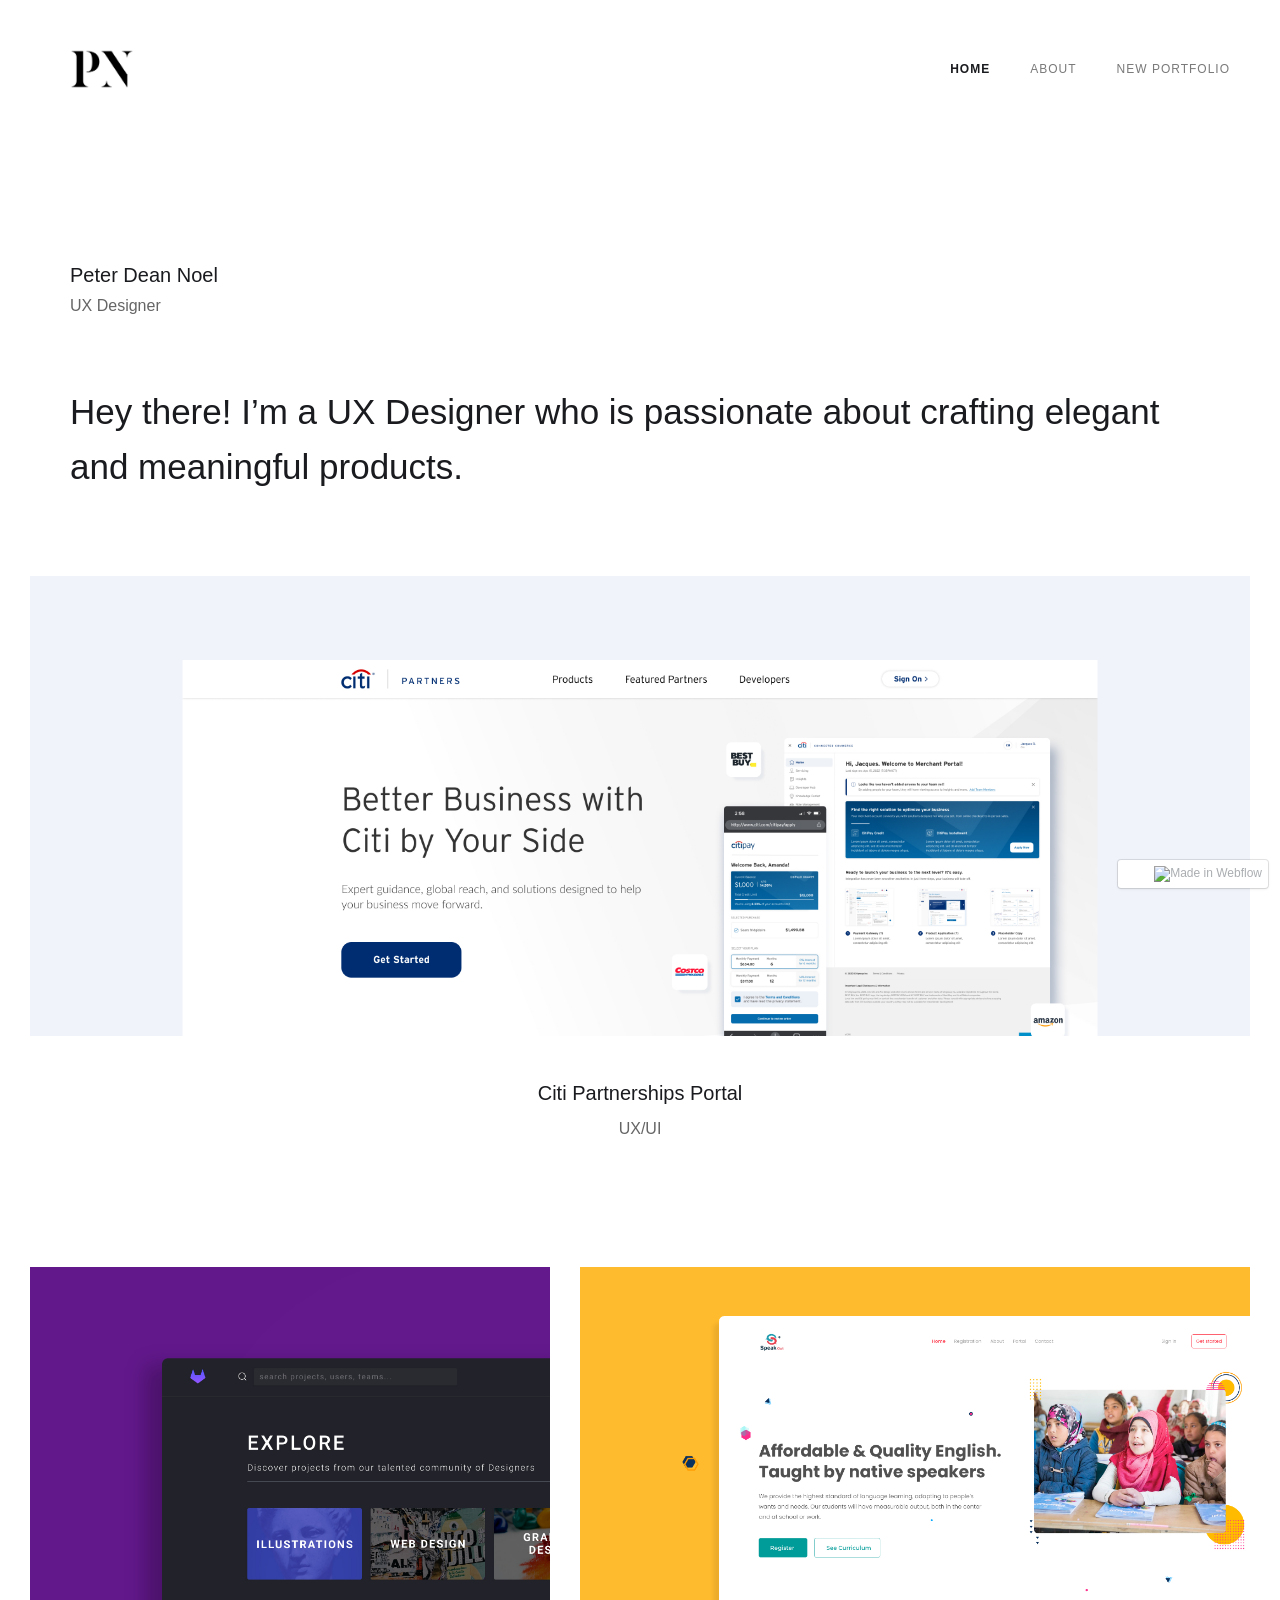
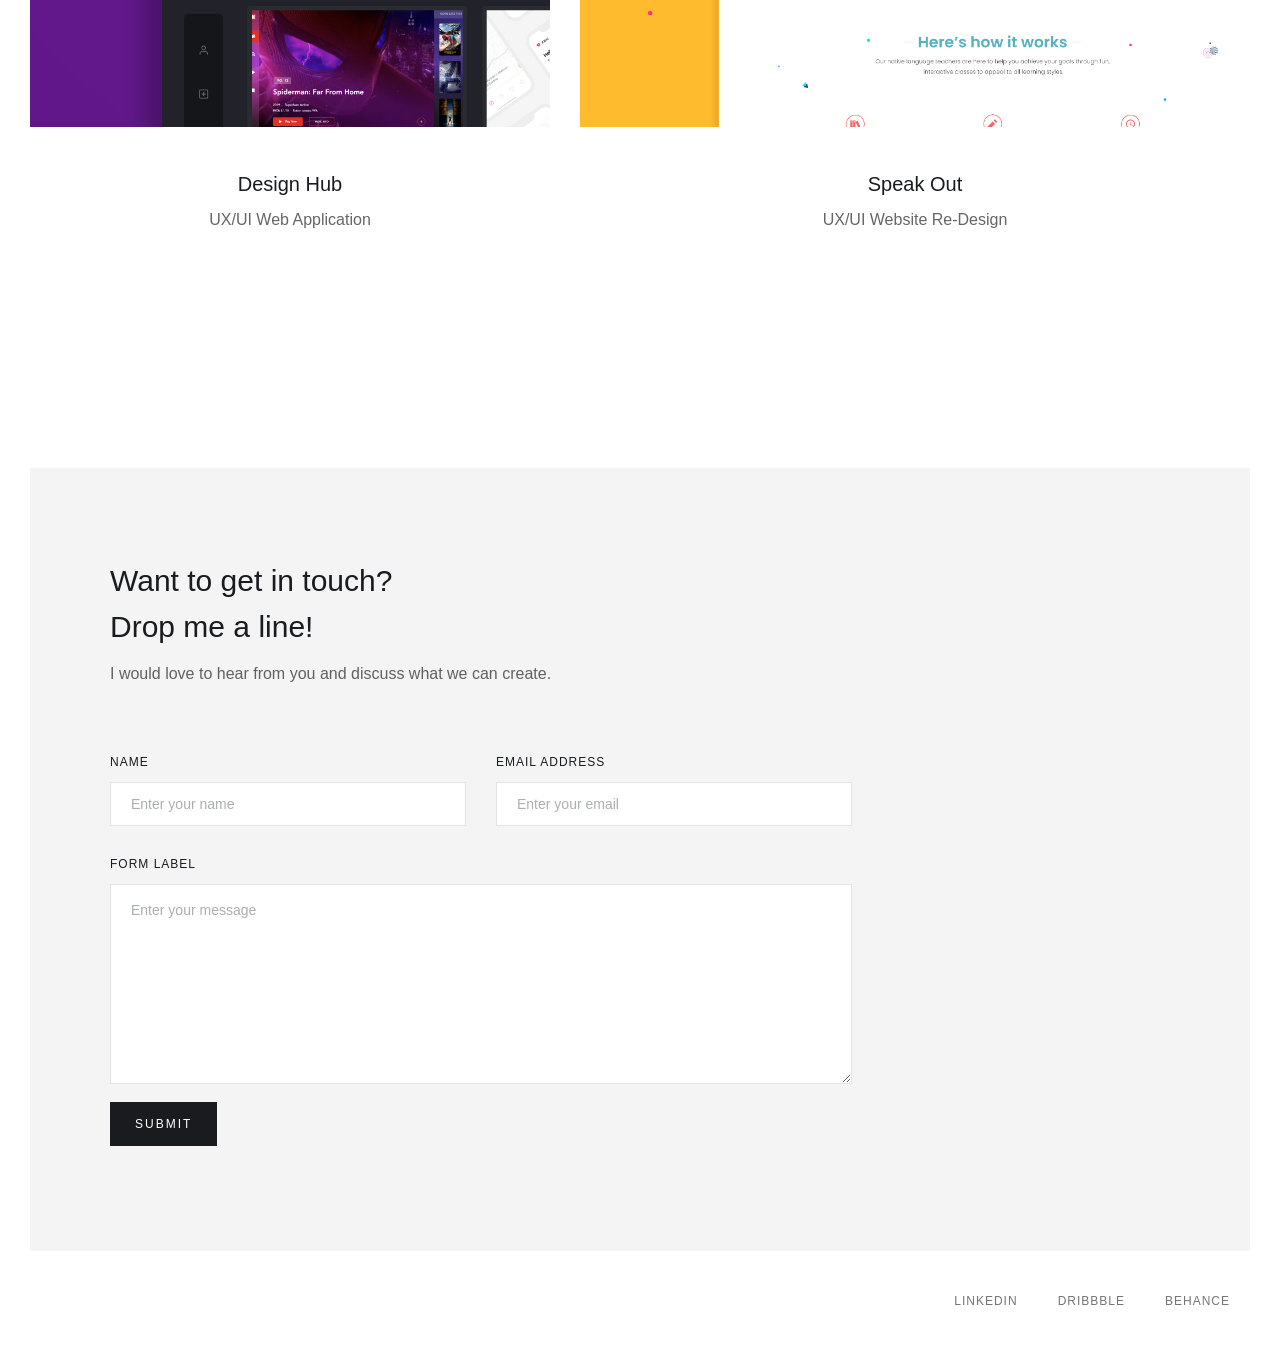
==== previous/index.html @ 44300336 "Add a static copy of the previous Webflow portfolio. Host the old site at /previous so it can leave " ====
<!DOCTYPE html><!-- This site was created in Webflow. https://webflow.com --><!-- Last Published: Wed Feb 25 2026 16:38:06 GMT+0000 (Coordinated Universal Time) --><html data-wf-domain="peters-superb-project-092c4c.webflow.io" data-wf-page="5e9e5fad7cbfdc3a1d871748" data-wf-site="5e9e5fad636360bed62915d6"><head><meta charset="utf-8"/><link href="https://cdn.prod.website-files.com" rel="preconnect"/><title>Portfolio - Webflow HTML website template</title><meta content="Portfolio - Webflow HTML website template" property="og:title"/><meta content="files/cdn.prod.website-files.com/5c6e6f46bf98b2013cf621c5/5cdbf62c56d6dd3315e2b16b_Portfolio SEO.jpg" property="og:image"/><meta content="Portfolio - Webflow HTML website template" name="twitter:title"/><meta content="files/cdn.prod.website-files.com/5c6e6f46bf98b2013cf621c5/5cdbf62c56d6dd3315e2b16b_Portfolio SEO.jpg" name="twitter:image"/><meta content="width=device-width, initial-scale=1" name="viewport"/><link href="files/cdn.prod.website-files.com/5e9e5fad636360bed62915d6/css/peters-superb-project-092c4c.webflow.shared.d4f24e9d1.css" rel="stylesheet" type="text/css"/><link href="https://fonts.googleapis.com" rel="preconnect"/><link href="https://fonts.gstatic.com" rel="preconnect"/><script src="https://ajax.googleapis.com/ajax/libs/webfont/1.6.26/webfont.js" type="text/javascript"></script><script type="text/javascript">WebFont.load({  google: {    families: ["Montserrat:100,100italic,200,200italic,300,300italic,400,400italic,500,500italic,600,600italic,700,700italic,800,800italic,900,900italic"]  }});</script><script type="text/javascript">!function(o,c){var n=c.documentElement,t=" w-mod-";n.className+=t+"js",("ontouchstart"in o||o.DocumentTouch&&c instanceof DocumentTouch)&&(n.className+=t+"touch")}(window,document);</script><link href="files/cdn.prod.website-files.com/img/favicon.ico" rel="shortcut icon" type="image/x-icon"/><link href="files/cdn.prod.website-files.com/img/webclip.png" rel="apple-touch-icon"/></head><body><div data-collapse="medium" data-animation="default" data-duration="400" data-easing="ease" data-easing2="ease" role="banner" class="navigation w-nav"><div class="navigation-items"><a href="index.html" aria-current="page" class="logo-link w-nav-brand w--current"><img src="files/cdn.prod.website-files.com/5e9e5fad636360bed62915d6/5ed13e613ccade7582589674_My_Logo.png" width="104" sizes="(max-width: 479px) 77vw, 104px" srcset="files/cdn.prod.website-files.com/5e9e5fad636360bed62915d6/5ed13e613ccade7582589674_My_Logo-p-500.png 500w, files/cdn.prod.website-files.com/5e9e5fad636360bed62915d6/5ed13e613ccade7582589674_My_Logo-p-800.png 800w, files/cdn.prod.website-files.com/5e9e5fad636360bed62915d6/5ed13e613ccade7582589674_My_Logo-p-1080.png 1080w, files/cdn.prod.website-files.com/5e9e5fad636360bed62915d6/5ed13e613ccade7582589674_My_Logo.png 1890w" alt="" class="logo-image"/></a><div class="navigation-wrap"><nav role="navigation" class="navigation-items w-nav-menu"><a href="index.html" aria-current="page" class="navigation-item w-nav-link w--current">Home</a><a href="about.html" class="navigation-item w-nav-link">About</a><a href="/" class="navigation-item w-nav-link">New portfolio</a></nav><div class="menu-button w-nav-button"><img src="files/cdn.prod.website-files.com/5e9e5fad636360bed62915d6/5e9e5fad7cbfdcae1587175b_menu-icon.png" width="22" alt="" class="menu-icon"/></div></div></div></div><div class="section"><div class="container"><div class="intro-wrap"><div class="name-text">Peter Dean Noel</div><div class="paragraph-light">UX Designer</div><h1 class="heading-jumbo">Hey there! I’m a UX Designer who is passionate about crafting elegant and meaningful products.</h1></div></div><a href="work/company-cam.html" class="work-image w-inline-block"></a></div><div class="work-description"><a href="work/design-hub.html" class="project-name-link">Citi Partnerships Portal<br/></a><div class="paragraph-light">UX/UI</div></div><div class="section"><div id="works-grid" class="w-layout-grid works-grid"><div id="w-node-dff26f68-5731-3efa-d3dd-8f65c72d8fa5-1d871748"><a href="work/design-hub.html" class="work-image cc-work-1 w-inline-block"></a><div class="work-description"><a href="work/design-hub.html" class="project-name-link">Design Hub<br/></a><div class="paragraph-light">UX/UI Web Application</div></div></div><div id="w-node-dff26f68-5731-3efa-d3dd-8f65c72d8fad-1d871748"><a href="work/speakout.html" class="work-image cc-work-2 w-inline-block"></a><div class="work-description"><a href="work/speakout.html" class="project-name-link">Speak Out</a><div class="paragraph-light">UX/UI Website Re-Design</div></div></div></div><div class="container"><div class="carrer-headline-wrap"></div></div></div><div class="section cc-contact"><div class="container"><div class="contact"><div class="contact-headline"><h3>Want to get in touch?<br/>Drop me a line!</h3><p class="paragraph-light">I would love to hear from you and discuss what we can create.</p></div><div class="contact-form-wrap"><div class="w-form"><form id="wf-form-Email-Form" name="wf-form-Email-Form" data-name="Email Form" method="get" class="contact-form" data-wf-page-id="5e9e5fad7cbfdc3a1d871748" data-wf-element-id="d783a17e-0b35-a13a-0448-a852d0df4a30"><div class="w-layout-grid contact-form-grid"><div id="w-node-d783a17e-0b35-a13a-0448-a852d0df4a32-d0df4a24"><label for="Name-3">Name</label><input class="text-field w-input" maxlength="256" name="Name" data-name="Name" placeholder="Enter your name" type="text" id="Name"/></div><div id="w-node-d783a17e-0b35-a13a-0448-a852d0df4a36-d0df4a24"><label for="Email-3">Email Address</label><input class="text-field w-input" maxlength="256" name="Email" data-name="Email" placeholder="Enter your email" type="email" id="Email" required=""/></div><div id="w-node-d783a17e-0b35-a13a-0448-a852d0df4a3a-d0df4a24"><label for="Message">Form Label</label><textarea id="Message" name="Message" placeholder="Enter your message" maxlength="5000" data-name="Message" class="text-field cc-textarea w-input"></textarea></div></div><input type="submit" data-wait="Please wait..." class="button w-button" value="Submit"/></form><div class="status-message cc-success-message w-form-done"><div>Thank you! Your submission has been received!</div></div><div class="status-message cc-error-message w-form-fail"><div>Oops! Something went wrong while submitting the form.</div></div></div></div></div></div></div><div class="footer-wrap"><div></div><div class="footer-links"><a href="https://www.linkedin.com/in/peter-noel-263903116/" target="_blank" class="footer-item">Linkedin</a><a href="https://dribbble.com/Oceans6" target="_blank" class="footer-item">Dribbble</a><a href="https://www.behance.net/Petdnoel" target="_blank" class="footer-item">Behance</a></div></div><script src="files/d3e54v103j8qbb.cloudfront.net/js/jquery-3.5.1.min.dc5e7f18c8.js" type="text/javascript"></script><script src="files/cdn.prod.website-files.com/5e9e5fad636360bed62915d6/js/webflow.94b339a6.edb93e3f460be181.js" type="text/javascript"></script><script>
document.addEventListener("DOMContentLoaded", function () {
  var form = document.getElementById("wf-form-Email-Form");
  if (!form) return;
  form.addEventListener("submit", function (event) {
    event.preventDefault();
    var name = (form.Name && form.Name.value) || "";
    var email = (form.Email && form.Email.value) || "";
    var message = (form.Message && form.Message.value) || "";
    var body = message + (email ? "\n\nFrom: " + email : "");
    window.location.href = "mailto:peterd.noel@gmail.com?subject=" +
      encodeURIComponent("Portfolio inquiry from " + (name || "website visitor")) +
      "&body=" + encodeURIComponent(body);
  });
});
</script></body></html>
---- previous/files/cdn.prod.website-files.com/5e9e5fad636360bed62915d6/css/peters-superb-project-092c4c.webflow.shared.d4f24e9d1.css ----
html {
  -webkit-text-size-adjust: 100%;
  -ms-text-size-adjust: 100%;
  font-family: sans-serif;
}

body {
  margin: 0;
}

article, aside, details, figcaption, figure, footer, header, hgroup, main, menu, nav, section, summary {
  display: block;
}

audio, canvas, progress, video {
  vertical-align: baseline;
  display: inline-block;
}

audio:not([controls]) {
  height: 0;
  display: none;
}

[hidden], template {
  display: none;
}

a {
  background-color: #0000;
}

a:active, a:hover {
  outline: 0;
}

abbr[title] {
  border-bottom: 1px dotted;
}

b, strong {
  font-weight: bold;
}

dfn {
  font-style: italic;
}

h1 {
  margin: .67em 0;
  font-size: 2em;
}

mark {
  color: #000;
  background: #ff0;
}

small {
  font-size: 80%;
}

sub, sup {
  vertical-align: baseline;
  font-size: 75%;
  line-height: 0;
  position: relative;
}

sup {
  top: -.5em;
}

sub {
  bottom: -.25em;
}

img {
  border: 0;
}

svg:not(:root) {
  overflow: hidden;
}

hr {
  box-sizing: content-box;
  height: 0;
}

pre {
  overflow: auto;
}

code, kbd, pre, samp {
  font-family: monospace;
  font-size: 1em;
}

button, input, optgroup, select, textarea {
  color: inherit;
  font: inherit;
  margin: 0;
}

button {
  overflow: visible;
}

button, select {
  text-transform: none;
}

button, html input[type="button"], input[type="reset"] {
  -webkit-appearance: button;
  cursor: pointer;
}

button[disabled], html input[disabled] {
  cursor: default;
}

button::-moz-focus-inner, input::-moz-focus-inner {
  border: 0;
  padding: 0;
}

input {
  line-height: normal;
}

input[type="checkbox"], input[type="radio"] {
  box-sizing: border-box;
  padding: 0;
}

input[type="number"]::-webkit-inner-spin-button, input[type="number"]::-webkit-outer-spin-button {
  height: auto;
}

input[type="search"] {
  -webkit-appearance: none;
}

input[type="search"]::-webkit-search-cancel-button, input[type="search"]::-webkit-search-decoration {
  -webkit-appearance: none;
}

legend {
  border: 0;
  padding: 0;
}

textarea {
  overflow: auto;
}

optgroup {
  font-weight: bold;
}

table {
  border-collapse: collapse;
  border-spacing: 0;
}

td, th {
  padding: 0;
}

@font-face {
  font-family: webflow-icons;
  src: url("[data-uri]") format("truetype");
  font-weight: normal;
  font-style: normal;
}

[class^="w-icon-"], [class*=" w-icon-"] {
  speak: none;
  font-variant: normal;
  text-transform: none;
  -webkit-font-smoothing: antialiased;
  -moz-osx-font-smoothing: grayscale;
  font-style: normal;
  font-weight: normal;
  line-height: 1;
  font-family: webflow-icons !important;
}

.w-icon-slider-right:before {
  content: "";
}

.w-icon-slider-left:before {
  content: "";
}

.w-icon-nav-menu:before {
  content: "";
}

.w-icon-arrow-down:before, .w-icon-dropdown-toggle:before {
  content: "";
}

.w-icon-file-upload-remove:before {
  content: "";
}

.w-icon-file-upload-icon:before {
  content: "";
}

* {
  box-sizing: border-box;
}

html {
  height: 100%;
}

body {
  color: #333;
  background-color: #fff;
  min-height: 100%;
  margin: 0;
  font-family: Arial, sans-serif;
  font-size: 14px;
  line-height: 20px;
}

img {
  vertical-align: middle;
  max-width: 100%;
  display: inline-block;
}

html.w-mod-touch * {
  background-attachment: scroll !important;
}

.w-block {
  display: block;
}

.w-inline-block {
  max-width: 100%;
  display: inline-block;
}

.w-clearfix:before, .w-clearfix:after {
  content: " ";
  grid-area: 1 / 1 / 2 / 2;
  display: table;
}

.w-clearfix:after {
  clear: both;
}

.w-hidden {
  display: none;
}

.w-button {
  color: #fff;
  line-height: inherit;
  cursor: pointer;
  background-color: #3898ec;
  border: 0;
  border-radius: 0;
  padding: 9px 15px;
  text-decoration: none;
  display: inline-block;
}

input.w-button {
  -webkit-appearance: button;
}

html[data-w-dynpage] [data-w-cloak] {
  color: #0000 !important;
}

.w-code-block {
  margin: unset;
}

pre.w-code-block code {
  all: inherit;
}

.w-optimization {
  display: contents;
}

.w-webflow-badge, .w-webflow-badge > img {
  box-sizing: unset;
  width: unset;
  height: unset;
  max-height: unset;
  max-width: unset;
  min-height: unset;
  min-width: unset;
  margin: unset;
  padding: unset;
  float: unset;
  clear: unset;
  border: unset;
  border-radius: unset;
  background: unset;
  background-image: unset;
  background-position: unset;
  background-size: unset;
  background-repeat: unset;
  background-origin: unset;
  background-clip: unset;
  background-attachment: unset;
  background-color: unset;
  box-shadow: unset;
  transform: unset;
  direction: unset;
  font-family: unset;
  font-weight: unset;
  color: unset;
  font-size: unset;
  line-height: unset;
  font-style: unset;
  font-variant: unset;
  text-align: unset;
  letter-spacing: unset;
  -webkit-text-decoration: unset;
  text-decoration: unset;
  text-indent: unset;
  text-transform: unset;
  list-style-type: unset;
  text-shadow: unset;
  vertical-align: unset;
  cursor: unset;
  white-space: unset;
  word-break: unset;
  word-spacing: unset;
  word-wrap: unset;
  transition: unset;
}

.w-webflow-badge {
  white-space: nowrap;
  cursor: pointer;
  box-shadow: 0 0 0 1px #0000001a, 0 1px 3px #0000001a;
  visibility: visible !important;
  opacity: 1 !important;
  z-index: 2147483647 !important;
  color: #aaadb0 !important;
  overflow: unset !important;
  background-color: #fff !important;
  border-radius: 3px !important;
  width: auto !important;
  height: auto !important;
  margin: 0 !important;
  padding: 6px !important;
  font-size: 12px !important;
  line-height: 14px !important;
  text-decoration: none !important;
  display: inline-block !important;
  position: fixed !important;
  inset: auto 12px 12px auto !important;
  transform: none !important;
}

.w-webflow-badge > img {
  position: unset;
  visibility: unset !important;
  opacity: 1 !important;
  vertical-align: middle !important;
  display: inline-block !important;
}

h1, h2, h3, h4, h5, h6 {
  margin-bottom: 10px;
  font-weight: bold;
}

h1 {
  margin-top: 20px;
  font-size: 38px;
  line-height: 44px;
}

h2 {
  margin-top: 20px;
  font-size: 32px;
  line-height: 36px;
}

h3 {
  margin-top: 20px;
  font-size: 24px;
  line-height: 30px;
}

h4 {
  margin-top: 10px;
  font-size: 18px;
  line-height: 24px;
}

h5 {
  margin-top: 10px;
  font-size: 14px;
  line-height: 20px;
}

h6 {
  margin-top: 10px;
  font-size: 12px;
  line-height: 18px;
}

p {
  margin-top: 0;
  margin-bottom: 10px;
}

blockquote {
  border-left: 5px solid #e2e2e2;
  margin: 0 0 10px;
  padding: 10px 20px;
  font-size: 18px;
  line-height: 22px;
}

figure {
  margin: 0 0 10px;
}

figcaption {
  text-align: center;
  margin-top: 5px;
}

ul, ol {
  margin-top: 0;
  margin-bottom: 10px;
  padding-left: 40px;
}

.w-list-unstyled {
  padding-left: 0;
  list-style: none;
}

.w-embed:before, .w-embed:after {
  content: " ";
  grid-area: 1 / 1 / 2 / 2;
  display: table;
}

.w-embed:after {
  clear: both;
}

.w-video {
  width: 100%;
  padding: 0;
  position: relative;
}

.w-video iframe, .w-video object, .w-video embed {
  border: none;
  width: 100%;
  height: 100%;
  position: absolute;
  top: 0;
  left: 0;
}

fieldset {
  border: 0;
  margin: 0;
  padding: 0;
}

button, [type="button"], [type="reset"] {
  cursor: pointer;
  -webkit-appearance: button;
  border: 0;
}

.w-form {
  margin: 0 0 15px;
}

.w-form-done {
  text-align: center;
  background-color: #ddd;
  padding: 20px;
  display: none;
}

.w-form-fail {
  background-color: #ffdede;
  margin-top: 10px;
  padding: 10px;
  display: none;
}

label {
  margin-bottom: 5px;
  font-weight: bold;
  display: block;
}

.w-input, .w-select {
  color: #333;
  vertical-align: middle;
  background-color: #fff;
  border: 1px solid #ccc;
  width: 100%;
  height: 38px;
  margin-bottom: 10px;
  padding: 8px 12px;
  font-size: 14px;
  line-height: 1.42857;
  display: block;
}

.w-input::placeholder, .w-select::placeholder {
  color: #999;
}

.w-input:focus, .w-select:focus {
  border-color: #3898ec;
  outline: 0;
}

.w-input[disabled], .w-select[disabled], .w-input[readonly], .w-select[readonly], fieldset[disabled] .w-input, fieldset[disabled] .w-select {
  cursor: not-allowed;
}

.w-input[disabled]:not(.w-input-disabled), .w-select[disabled]:not(.w-input-disabled), .w-input[readonly], .w-select[readonly], fieldset[disabled]:not(.w-input-disabled) .w-input, fieldset[disabled]:not(.w-input-disabled) .w-select {
  background-color: #eee;
}

textarea.w-input, textarea.w-select {
  height: auto;
}

.w-select {
  background-color: #f3f3f3;
}

.w-select[multiple] {
  height: auto;
}

.w-form-label {
  cursor: pointer;
  margin-bottom: 0;
  font-weight: normal;
  display: inline-block;
}

.w-radio {
  margin-bottom: 5px;
  padding-left: 20px;
  display: block;
}

.w-radio:before, .w-radio:after {
  content: " ";
  grid-area: 1 / 1 / 2 / 2;
  display: table;
}

.w-radio:after {
  clear: both;
}

.w-radio-input {
  float: left;
  margin: 3px 0 0 -20px;
  line-height: normal;
}

.w-file-upload {
  margin-bottom: 10px;
  display: block;
}

.w-file-upload-input {
  opacity: 0;
  z-index: -100;
  width: .1px;
  height: .1px;
  position: absolute;
  overflow: hidden;
}

.w-file-upload-default, .w-file-upload-uploading, .w-file-upload-success {
  color: #333;
  display: inline-block;
}

.w-file-upload-error {
  margin-top: 10px;
  display: block;
}

.w-file-upload-default.w-hidden, .w-file-upload-uploading.w-hidden, .w-file-upload-error.w-hidden, .w-file-upload-success.w-hidden {
  display: none;
}

.w-file-upload-uploading-btn {
  cursor: pointer;
  background-color: #fafafa;
  border: 1px solid #ccc;
  margin: 0;
  padding: 8px 12px;
  font-size: 14px;
  font-weight: normal;
  display: flex;
}

.w-file-upload-file {
  background-color: #fafafa;
  border: 1px solid #ccc;
  flex-grow: 1;
  justify-content: space-between;
  margin: 0;
  padding: 8px 9px 8px 11px;
  display: flex;
}

.w-file-upload-file-name {
  font-size: 14px;
  font-weight: normal;
  display: block;
}

.w-file-remove-link {
  cursor: pointer;
  width: auto;
  height: auto;
  margin-top: 3px;
  margin-left: 10px;
  padding: 3px;
  display: block;
}

.w-icon-file-upload-remove {
  margin: auto;
  font-size: 10px;
}

.w-file-upload-error-msg {
  color: #ea384c;
  padding: 2px 0;
  display: inline-block;
}

.w-file-upload-info {
  padding: 0 12px;
  line-height: 38px;
  display: inline-block;
}

.w-file-upload-label {
  cursor: pointer;
  background-color: #fafafa;
  border: 1px solid #ccc;
  margin: 0;
  padding: 8px 12px;
  font-size: 14px;
  font-weight: normal;
  display: inline-block;
}

.w-icon-file-upload-icon, .w-icon-file-upload-uploading {
  width: 20px;
  margin-right: 8px;
  display: inline-block;
}

.w-icon-file-upload-uploading {
  height: 20px;
}

.w-container {
  max-width: 940px;
  margin-left: auto;
  margin-right: auto;
}

.w-container:before, .w-container:after {
  content: " ";
  grid-area: 1 / 1 / 2 / 2;
  display: table;
}

.w-container:after {
  clear: both;
}

.w-container .w-row {
  margin-left: -10px;
  margin-right: -10px;
}

.w-row:before, .w-row:after {
  content: " ";
  grid-area: 1 / 1 / 2 / 2;
  display: table;
}

.w-row:after {
  clear: both;
}

.w-row .w-row {
  margin-left: 0;
  margin-right: 0;
}

.w-col {
  float: left;
  width: 100%;
  min-height: 1px;
  padding-left: 10px;
  padding-right: 10px;
  position: relative;
}

.w-col .w-col {
  padding-left: 0;
  padding-right: 0;
}

.w-col-1 {
  width: 8.33333%;
}

.w-col-2 {
  width: 16.6667%;
}

.w-col-3 {
  width: 25%;
}

.w-col-4 {
  width: 33.3333%;
}

.w-col-5 {
  width: 41.6667%;
}

.w-col-6 {
  width: 50%;
}

.w-col-7 {
  width: 58.3333%;
}

.w-col-8 {
  width: 66.6667%;
}

.w-col-9 {
  width: 75%;
}

.w-col-10 {
  width: 83.3333%;
}

.w-col-11 {
  width: 91.6667%;
}

.w-col-12 {
  width: 100%;
}

.w-hidden-main {
  display: none !important;
}

@media screen and (max-width: 991px) {
  .w-container {
    max-width: 728px;
  }

  .w-hidden-main {
    display: inherit !important;
  }

  .w-hidden-medium {
    display: none !important;
  }

  .w-col-medium-1 {
    width: 8.33333%;
  }

  .w-col-medium-2 {
    width: 16.6667%;
  }

  .w-col-medium-3 {
    width: 25%;
  }

  .w-col-medium-4 {
    width: 33.3333%;
  }

  .w-col-medium-5 {
    width: 41.6667%;
  }

  .w-col-medium-6 {
    width: 50%;
  }

  .w-col-medium-7 {
    width: 58.3333%;
  }

  .w-col-medium-8 {
    width: 66.6667%;
  }

  .w-col-medium-9 {
    width: 75%;
  }

  .w-col-medium-10 {
    width: 83.3333%;
  }

  .w-col-medium-11 {
    width: 91.6667%;
  }

  .w-col-medium-12 {
    width: 100%;
  }

  .w-col-stack {
    width: 100%;
    left: auto;
    right: auto;
  }
}

@media screen and (max-width: 767px) {
  .w-hidden-main, .w-hidden-medium {
    display: inherit !important;
  }

  .w-hidden-small {
    display: none !important;
  }

  .w-row, .w-container .w-row {
    margin-left: 0;
    margin-right: 0;
  }

  .w-col {
    width: 100%;
    left: auto;
    right: auto;
  }

  .w-col-small-1 {
    width: 8.33333%;
  }

  .w-col-small-2 {
    width: 16.6667%;
  }

  .w-col-small-3 {
    width: 25%;
  }

  .w-col-small-4 {
    width: 33.3333%;
  }

  .w-col-small-5 {
    width: 41.6667%;
  }

  .w-col-small-6 {
    width: 50%;
  }

  .w-col-small-7 {
    width: 58.3333%;
  }

  .w-col-small-8 {
    width: 66.6667%;
  }

  .w-col-small-9 {
    width: 75%;
  }

  .w-col-small-10 {
    width: 83.3333%;
  }

  .w-col-small-11 {
    width: 91.6667%;
  }

  .w-col-small-12 {
    width: 100%;
  }
}

@media screen and (max-width: 479px) {
  .w-container {
    max-width: none;
  }

  .w-hidden-main, .w-hidden-medium, .w-hidden-small {
    display: inherit !important;
  }

  .w-hidden-tiny {
    display: none !important;
  }

  .w-col {
    width: 100%;
  }

  .w-col-tiny-1 {
    width: 8.33333%;
  }

  .w-col-tiny-2 {
    width: 16.6667%;
  }

  .w-col-tiny-3 {
    width: 25%;
  }

  .w-col-tiny-4 {
    width: 33.3333%;
  }

  .w-col-tiny-5 {
    width: 41.6667%;
  }

  .w-col-tiny-6 {
    width: 50%;
  }

  .w-col-tiny-7 {
    width: 58.3333%;
  }

  .w-col-tiny-8 {
    width: 66.6667%;
  }

  .w-col-tiny-9 {
    width: 75%;
  }

  .w-col-tiny-10 {
    width: 83.3333%;
  }

  .w-col-tiny-11 {
    width: 91.6667%;
  }

  .w-col-tiny-12 {
    width: 100%;
  }
}

.w-widget {
  position: relative;
}

.w-widget-map {
  width: 100%;
  height: 400px;
}

.w-widget-map label {
  width: auto;
  display: inline;
}

.w-widget-map img {
  max-width: inherit;
}

.w-widget-map .gm-style-iw {
  text-align: center;
}

.w-widget-map .gm-style-iw > button {
  display: none !important;
}

.w-widget-twitter {
  overflow: hidden;
}

.w-widget-twitter-count-shim {
  vertical-align: top;
  text-align: center;
  background: #fff;
  border: 1px solid #758696;
  border-radius: 3px;
  width: 28px;
  height: 20px;
  display: inline-block;
  position: relative;
}

.w-widget-twitter-count-shim * {
  pointer-events: none;
  -webkit-user-select: none;
  user-select: none;
}

.w-widget-twitter-count-shim .w-widget-twitter-count-inner {
  text-align: center;
  color: #999;
  font-family: serif;
  font-size: 15px;
  line-height: 12px;
  position: relative;
}

.w-widget-twitter-count-shim .w-widget-twitter-count-clear {
  display: block;
  position: relative;
}

.w-widget-twitter-count-shim.w--large {
  width: 36px;
  height: 28px;
}

.w-widget-twitter-count-shim.w--large .w-widget-twitter-count-inner {
  font-size: 18px;
  line-height: 18px;
}

.w-widget-twitter-count-shim:not(.w--vertical) {
  margin-left: 5px;
  margin-right: 8px;
}

.w-widget-twitter-count-shim:not(.w--vertical).w--large {
  margin-left: 6px;
}

.w-widget-twitter-count-shim:not(.w--vertical):before, .w-widget-twitter-count-shim:not(.w--vertical):after {
  content: " ";
  pointer-events: none;
  border: solid #0000;
  width: 0;
  height: 0;
  position: absolute;
  top: 50%;
  left: 0;
}

.w-widget-twitter-count-shim:not(.w--vertical):before {
  border-width: 4px;
  border-color: #75869600 #5d6c7b #75869600 #75869600;
  margin-top: -4px;
  margin-left: -9px;
}

.w-widget-twitter-count-shim:not(.w--vertical).w--large:before {
  border-width: 5px;
  margin-top: -5px;
  margin-left: -10px;
}

.w-widget-twitter-count-shim:not(.w--vertical):after {
  border-width: 4px;
  border-color: #fff0 #fff #fff0 #fff0;
  margin-top: -4px;
  margin-left: -8px;
}

.w-widget-twitter-count-shim:not(.w--vertical).w--large:after {
  border-width: 5px;
  margin-top: -5px;
  margin-left: -9px;
}

.w-widget-twitter-count-shim.w--vertical {
  width: 61px;
  height: 33px;
  margin-bottom: 8px;
}

.w-widget-twitter-count-shim.w--vertical:before, .w-widget-twitter-count-shim.w--vertical:after {
  content: " ";
  pointer-events: none;
  border: solid #0000;
  width: 0;
  height: 0;
  position: absolute;
  top: 100%;
  left: 50%;
}

.w-widget-twitter-count-shim.w--vertical:before {
  border-width: 5px;
  border-color: #5d6c7b #75869600 #75869600;
  margin-left: -5px;
}

.w-widget-twitter-count-shim.w--vertical:after {
  border-width: 4px;
  border-color: #fff #fff0 #fff0;
  margin-left: -4px;
}

.w-widget-twitter-count-shim.w--vertical .w-widget-twitter-count-inner {
  font-size: 18px;
  line-height: 22px;
}

.w-widget-twitter-count-shim.w--vertical.w--large {
  width: 76px;
}

.w-background-video {
  color: #fff;
  height: 500px;
  position: relative;
  overflow: hidden;
}

.w-background-video > video {
  object-fit: cover;
  z-index: -100;
  background-position: 50%;
  background-size: cover;
  width: 100%;
  height: 100%;
  margin: auto;
  position: absolute;
  inset: -100%;
}

.w-background-video > video::-webkit-media-controls-start-playback-button {
  -webkit-appearance: none;
  display: none !important;
}

.w-background-video--control {
  background-color: #0000;
  padding: 0;
  position: absolute;
  bottom: 1em;
  right: 1em;
}

.w-background-video--control > [hidden] {
  display: none !important;
}

.w-slider {
  text-align: center;
  clear: both;
  -webkit-tap-highlight-color: #0000;
  tap-highlight-color: #0000;
  background: #ddd;
  height: 300px;
  position: relative;
}

.w-slider-mask {
  z-index: 1;
  white-space: nowrap;
  height: 100%;
  display: block;
  position: relative;
  left: 0;
  right: 0;
  overflow: hidden;
}

.w-slide {
  vertical-align: top;
  white-space: normal;
  text-align: left;
  width: 100%;
  height: 100%;
  display: inline-block;
  position: relative;
}

.w-slider-nav {
  z-index: 2;
  text-align: center;
  -webkit-tap-highlight-color: #0000;
  tap-highlight-color: #0000;
  height: 40px;
  margin: auto;
  padding-top: 10px;
  position: absolute;
  inset: auto 0 0;
}

.w-slider-nav.w-round > div {
  border-radius: 100%;
}

.w-slider-nav.w-num > div {
  font-size: inherit;
  line-height: inherit;
  width: auto;
  height: auto;
  padding: .2em .5em;
}

.w-slider-nav.w-shadow > div {
  box-shadow: 0 0 3px #3336;
}

.w-slider-nav-invert {
  color: #fff;
}

.w-slider-nav-invert > div {
  background-color: #2226;
}

.w-slider-nav-invert > div.w-active {
  background-color: #222;
}

.w-slider-dot {
  cursor: pointer;
  background-color: #fff6;
  width: 1em;
  height: 1em;
  margin: 0 3px .5em;
  transition: background-color .1s, color .1s;
  display: inline-block;
  position: relative;
}

.w-slider-dot.w-active {
  background-color: #fff;
}

.w-slider-dot:focus {
  outline: none;
  box-shadow: 0 0 0 2px #fff;
}

.w-slider-dot:focus.w-active {
  box-shadow: none;
}

.w-slider-arrow-left, .w-slider-arrow-right {
  cursor: pointer;
  color: #fff;
  -webkit-tap-highlight-color: #0000;
  tap-highlight-color: #0000;
  -webkit-user-select: none;
  user-select: none;
  width: 80px;
  margin: auto;
  font-size: 40px;
  position: absolute;
  inset: 0;
  overflow: hidden;
}

.w-slider-arrow-left [class^="w-icon-"], .w-slider-arrow-right [class^="w-icon-"], .w-slider-arrow-left [class*=" w-icon-"], .w-slider-arrow-right [class*=" w-icon-"] {
  position: absolute;
}

.w-slider-arrow-left:focus, .w-slider-arrow-right:focus {
  outline: 0;
}

.w-slider-arrow-left {
  z-index: 3;
  right: auto;
}

.w-slider-arrow-right {
  z-index: 4;
  left: auto;
}

.w-icon-slider-left, .w-icon-slider-right {
  width: 1em;
  height: 1em;
  margin: auto;
  inset: 0;
}

.w-slider-aria-label {
  clip: rect(0 0 0 0);
  border: 0;
  width: 1px;
  height: 1px;
  margin: -1px;
  padding: 0;
  position: absolute;
  overflow: hidden;
}

.w-slider-force-show {
  display: block !important;
}

.w-dropdown {
  text-align: left;
  z-index: 900;
  margin-left: auto;
  margin-right: auto;
  display: inline-block;
  position: relative;
}

.w-dropdown-btn, .w-dropdown-toggle, .w-dropdown-link {
  vertical-align: top;
  color: #222;
  text-align: left;
  white-space: nowrap;
  margin-left: auto;
  margin-right: auto;
  padding: 20px;
  text-decoration: none;
  position: relative;
}

.w-dropdown-toggle {
  -webkit-user-select: none;
  user-select: none;
  cursor: pointer;
  padding-right: 40px;
  display: inline-block;
}

.w-dropdown-toggle:focus {
  outline: 0;
}

.w-icon-dropdown-toggle {
  width: 1em;
  height: 1em;
  margin: auto 20px auto auto;
  position: absolute;
  top: 0;
  bottom: 0;
  right: 0;
}

.w-dropdown-list {
  background: #ddd;
  min-width: 100%;
  display: none;
  position: absolute;
}

.w-dropdown-list.w--open {
  display: block;
}

.w-dropdown-link {
  color: #222;
  padding: 10px 20px;
  display: block;
}

.w-dropdown-link.w--current {
  color: #0082f3;
}

.w-dropdown-link:focus {
  outline: 0;
}

@media screen and (max-width: 767px) {
  .w-nav-brand {
    padding-left: 10px;
  }
}

.w-lightbox-backdrop {
  cursor: auto;
  letter-spacing: normal;
  text-indent: 0;
  text-shadow: none;
  text-transform: none;
  visibility: visible;
  white-space: normal;
  word-break: normal;
  word-spacing: normal;
  word-wrap: normal;
  color: #fff;
  text-align: center;
  z-index: 2000;
  opacity: 0;
  -webkit-user-select: none;
  -moz-user-select: none;
  -webkit-tap-highlight-color: transparent;
  background: #000000e6;
  outline: 0;
  font-family: Helvetica Neue, Helvetica, Ubuntu, Segoe UI, Verdana, sans-serif;
  font-size: 17px;
  font-style: normal;
  font-weight: 300;
  line-height: 1.2;
  list-style: disc;
  position: fixed;
  inset: 0;
  -webkit-transform: translate(0);
}

.w-lightbox-backdrop, .w-lightbox-container {
  -webkit-overflow-scrolling: touch;
  height: 100%;
  overflow: auto;
}

.w-lightbox-content {
  height: 100vh;
  position: relative;
  overflow: hidden;
}

.w-lightbox-view {
  opacity: 0;
  width: 100vw;
  height: 100vh;
  position: absolute;
}

.w-lightbox-view:before {
  content: "";
  height: 100vh;
}

.w-lightbox-group, .w-lightbox-group .w-lightbox-view, .w-lightbox-group .w-lightbox-view:before {
  height: 86vh;
}

.w-lightbox-frame, .w-lightbox-view:before {
  vertical-align: middle;
  display: inline-block;
}

.w-lightbox-figure {
  margin: 0;
  position: relative;
}

.w-lightbox-group .w-lightbox-figure {
  cursor: pointer;
}

.w-lightbox-img {
  width: auto;
  max-width: none;
  height: auto;
}

.w-lightbox-image {
  float: none;
  max-width: 100vw;
  max-height: 100vh;
  display: block;
}

.w-lightbox-group .w-lightbox-image {
  max-height: 86vh;
}

.w-lightbox-caption {
  text-align: left;
  text-overflow: ellipsis;
  white-space: nowrap;
  background: #0006;
  padding: .5em 1em;
  position: absolute;
  bottom: 0;
  left: 0;
  right: 0;
  overflow: hidden;
}

.w-lightbox-embed {
  width: 100%;
  height: 100%;
  position: absolute;
  inset: 0;
}

.w-lightbox-control {
  cursor: pointer;
  background-position: center;
  background-repeat: no-repeat;
  background-size: 24px;
  width: 4em;
  transition: all .3s;
  position: absolute;
  top: 0;
}

.w-lightbox-left {
  background-image: url("[data-uri]");
  display: none;
  bottom: 0;
  left: 0;
}

.w-lightbox-right {
  background-image: url("[data-uri]");
  display: none;
  bottom: 0;
  right: 0;
}

.w-lightbox-close {
  background-image: url("[data-uri]");
  background-size: 18px;
  height: 2.6em;
  right: 0;
}

.w-lightbox-strip {
  white-space: nowrap;
  padding: 0 1vh;
  line-height: 0;
  position: absolute;
  bottom: 0;
  left: 0;
  right: 0;
  overflow: auto hidden;
}

.w-lightbox-item {
  box-sizing: content-box;
  cursor: pointer;
  width: 10vh;
  padding: 2vh 1vh;
  display: inline-block;
  -webkit-transform: translate3d(0, 0, 0);
}

.w-lightbox-active {
  opacity: .3;
}

.w-lightbox-thumbnail {
  background: #222;
  height: 10vh;
  position: relative;
  overflow: hidden;
}

.w-lightbox-thumbnail-image {
  position: absolute;
  top: 0;
  left: 0;
}

.w-lightbox-thumbnail .w-lightbox-tall {
  width: 100%;
  top: 50%;
  transform: translate(0, -50%);
}

.w-lightbox-thumbnail .w-lightbox-wide {
  height: 100%;
  left: 50%;
  transform: translate(-50%);
}

.w-lightbox-spinner {
  box-sizing: border-box;
  border: 5px solid #0006;
  border-radius: 50%;
  width: 40px;
  height: 40px;
  margin-top: -20px;
  margin-left: -20px;
  animation: .8s linear infinite spin;
  position: absolute;
  top: 50%;
  left: 50%;
}

.w-lightbox-spinner:after {
  content: "";
  border: 3px solid #0000;
  border-bottom-color: #fff;
  border-radius: 50%;
  position: absolute;
  inset: -4px;
}

.w-lightbox-hide {
  display: none;
}

.w-lightbox-noscroll {
  overflow: hidden;
}

@media (min-width: 768px) {
  .w-lightbox-content {
    height: 96vh;
    margin-top: 2vh;
  }

  .w-lightbox-view, .w-lightbox-view:before {
    height: 96vh;
  }

  .w-lightbox-group, .w-lightbox-group .w-lightbox-view, .w-lightbox-group .w-lightbox-view:before {
    height: 84vh;
  }

  .w-lightbox-image {
    max-width: 96vw;
    max-height: 96vh;
  }

  .w-lightbox-group .w-lightbox-image {
    max-width: 82.3vw;
    max-height: 84vh;
  }

  .w-lightbox-left, .w-lightbox-right {
    opacity: .5;
    display: block;
  }

  .w-lightbox-close {
    opacity: .8;
  }

  .w-lightbox-control:hover {
    opacity: 1;
  }
}

.w-lightbox-inactive, .w-lightbox-inactive:hover {
  opacity: 0;
}

.w-richtext:before, .w-richtext:after {
  content: " ";
  grid-area: 1 / 1 / 2 / 2;
  display: table;
}

.w-richtext:after {
  clear: both;
}

.w-richtext[contenteditable="true"]:before, .w-richtext[contenteditable="true"]:after {
  white-space: initial;
}

.w-richtext ol, .w-richtext ul {
  overflow: hidden;
}

.w-richtext .w-richtext-figure-selected.w-richtext-figure-type-video div:after, .w-richtext .w-richtext-figure-selected[data-rt-type="video"] div:after, .w-richtext .w-richtext-figure-selected.w-richtext-figure-type-image div, .w-richtext .w-richtext-figure-selected[data-rt-type="image"] div {
  outline: 2px solid #2895f7;
}

.w-richtext figure.w-richtext-figure-type-video > div:after, .w-richtext figure[data-rt-type="video"] > div:after {
  content: "";
  display: none;
  position: absolute;
  inset: 0;
}

.w-richtext figure {
  max-width: 60%;
  position: relative;
}

.w-richtext figure > div:before {
  cursor: default !important;
}

.w-richtext figure img {
  width: 100%;
}

.w-richtext figure figcaption.w-richtext-figcaption-placeholder {
  opacity: .6;
}

.w-richtext figure div {
  color: #0000;
  font-size: 0;
}

.w-richtext figure.w-richtext-figure-type-image, .w-richtext figure[data-rt-type="image"] {
  display: table;
}

.w-richtext figure.w-richtext-figure-type-image > div, .w-richtext figure[data-rt-type="image"] > div {
  display: inline-block;
}

.w-richtext figure.w-richtext-figure-type-image > figcaption, .w-richtext figure[data-rt-type="image"] > figcaption {
  caption-side: bottom;
  display: table-caption;
}

.w-richtext figure.w-richtext-figure-type-video, .w-richtext figure[data-rt-type="video"] {
  width: 60%;
  height: 0;
}

.w-richtext figure.w-richtext-figure-type-video iframe, .w-richtext figure[data-rt-type="video"] iframe {
  width: 100%;
  height: 100%;
  position: absolute;
  top: 0;
  left: 0;
}

.w-richtext figure.w-richtext-figure-type-video > div, .w-richtext figure[data-rt-type="video"] > div {
  width: 100%;
}

.w-richtext figure.w-richtext-align-center {
  clear: both;
  margin-left: auto;
  margin-right: auto;
}

.w-richtext figure.w-richtext-align-center.w-richtext-figure-type-image > div, .w-richtext figure.w-richtext-align-center[data-rt-type="image"] > div {
  max-width: 100%;
}

.w-richtext figure.w-richtext-align-normal {
  clear: both;
}

.w-richtext figure.w-richtext-align-fullwidth {
  text-align: center;
  clear: both;
  width: 100%;
  max-width: 100%;
  margin-left: auto;
  margin-right: auto;
  display: block;
}

.w-richtext figure.w-richtext-align-fullwidth > div {
  padding-bottom: inherit;
  display: inline-block;
}

.w-richtext figure.w-richtext-align-fullwidth > figcaption {
  display: block;
}

.w-richtext figure.w-richtext-align-floatleft {
  float: left;
  clear: none;
  margin-right: 15px;
}

.w-richtext figure.w-richtext-align-floatright {
  float: right;
  clear: none;
  margin-left: 15px;
}

.w-nav {
  z-index: 1000;
  background: #ddd;
  position: relative;
}

.w-nav:before, .w-nav:after {
  content: " ";
  grid-area: 1 / 1 / 2 / 2;
  display: table;
}

.w-nav:after {
  clear: both;
}

.w-nav-brand {
  float: left;
  color: #333;
  text-decoration: none;
  position: relative;
}

.w-nav-link {
  vertical-align: top;
  color: #222;
  text-align: left;
  margin-left: auto;
  margin-right: auto;
  padding: 20px;
  text-decoration: none;
  display: inline-block;
  position: relative;
}

.w-nav-link.w--current {
  color: #0082f3;
}

.w-nav-menu {
  float: right;
  position: relative;
}

[data-nav-menu-open] {
  text-align: center;
  background: #c8c8c8;
  min-width: 200px;
  position: absolute;
  top: 100%;
  left: 0;
  right: 0;
  overflow: visible;
  display: block !important;
}

.w--nav-link-open {
  display: block;
  position: relative;
}

.w-nav-overlay {
  width: 100%;
  display: none;
  position: absolute;
  top: 100%;
  left: 0;
  right: 0;
  overflow: hidden;
}

.w-nav-overlay [data-nav-menu-open] {
  top: 0;
}

.w-nav[data-animation="over-left"] .w-nav-overlay {
  width: auto;
}

.w-nav[data-animation="over-left"] .w-nav-overlay, .w-nav[data-animation="over-left"] [data-nav-menu-open] {
  z-index: 1;
  top: 0;
  right: auto;
}

.w-nav[data-animation="over-right"] .w-nav-overlay {
  width: auto;
}

.w-nav[data-animation="over-right"] .w-nav-overlay, .w-nav[data-animation="over-right"] [data-nav-menu-open] {
  z-index: 1;
  top: 0;
  left: auto;
}

.w-nav-button {
  float: right;
  cursor: pointer;
  -webkit-tap-highlight-color: #0000;
  tap-highlight-color: #0000;
  -webkit-user-select: none;
  user-select: none;
  padding: 18px;
  font-size: 24px;
  display: none;
  position: relative;
}

.w-nav-button:focus {
  outline: 0;
}

.w-nav-button.w--open {
  color: #fff;
  background-color: #c8c8c8;
}

.w-nav[data-collapse="all"] .w-nav-menu {
  display: none;
}

.w-nav[data-collapse="all"] .w-nav-button, .w--nav-dropdown-open, .w--nav-dropdown-toggle-open {
  display: block;
}

.w--nav-dropdown-list-open {
  position: static;
}

@media screen and (max-width: 991px) {
  .w-nav[data-collapse="medium"] .w-nav-menu {
    display: none;
  }

  .w-nav[data-collapse="medium"] .w-nav-button {
    display: block;
  }
}

@media screen and (max-width: 767px) {
  .w-nav[data-collapse="small"] .w-nav-menu {
    display: none;
  }

  .w-nav[data-collapse="small"] .w-nav-button {
    display: block;
  }

  .w-nav-brand {
    padding-left: 10px;
  }
}

@media screen and (max-width: 479px) {
  .w-nav[data-collapse="tiny"] .w-nav-menu {
    display: none;
  }

  .w-nav[data-collapse="tiny"] .w-nav-button {
    display: block;
  }
}

.w-tabs {
  position: relative;
}

.w-tabs:before, .w-tabs:after {
  content: " ";
  grid-area: 1 / 1 / 2 / 2;
  display: table;
}

.w-tabs:after {
  clear: both;
}

.w-tab-menu {
  position: relative;
}

.w-tab-link {
  vertical-align: top;
  text-align: left;
  cursor: pointer;
  color: #222;
  background-color: #ddd;
  padding: 9px 30px;
  text-decoration: none;
  display: inline-block;
  position: relative;
}

.w-tab-link.w--current {
  background-color: #c8c8c8;
}

.w-tab-link:focus {
  outline: 0;
}

.w-tab-content {
  display: block;
  position: relative;
  overflow: hidden;
}

.w-tab-pane {
  display: none;
  position: relative;
}

.w--tab-active {
  display: block;
}

@media screen and (max-width: 479px) {
  .w-tab-link {
    display: block;
  }
}

.w-ix-emptyfix:after {
  content: "";
}

@keyframes spin {
  0% {
    transform: rotate(0);
  }

  100% {
    transform: rotate(360deg);
  }
}

.w-dyn-empty {
  background-color: #ddd;
  padding: 10px;
}

.w-dyn-hide, .w-dyn-bind-empty, .w-condition-invisible {
  display: none !important;
}

.wf-layout-layout {
  display: grid;
}

:root {
  --black: #000;
  --black-2: black;
  --white: white;
}

.w-layout-grid {
  grid-row-gap: 16px;
  grid-column-gap: 16px;
  grid-template-rows: auto auto;
  grid-template-columns: 1fr 1fr;
  grid-auto-columns: 1fr;
  display: grid;
}

body {
  color: #1a1b1f;
  font-family: Montserrat, sans-serif;
  font-size: 16px;
  font-weight: 400;
  line-height: 28px;
}

h1 {
  margin-top: 20px;
  margin-bottom: 15px;
  font-size: 44px;
  font-weight: 400;
  line-height: 62px;
}

h2 {
  margin-top: 10px;
  margin-bottom: 10px;
  font-size: 36px;
  font-weight: 400;
  line-height: 50px;
}

h3 {
  margin-top: 10px;
  margin-bottom: 10px;
  font-size: 30px;
  font-weight: 400;
  line-height: 46px;
}

h4 {
  margin-top: 10px;
  margin-bottom: 10px;
  font-size: 24px;
  font-weight: 400;
  line-height: 38px;
}

h5 {
  margin-top: 10px;
  margin-bottom: 10px;
  font-size: 20px;
  font-weight: 500;
  line-height: 34px;
}

h6 {
  margin-top: 10px;
  margin-bottom: 10px;
  font-size: 16px;
  font-weight: 500;
  line-height: 28px;
}

p {
  margin-bottom: 10px;
}

a {
  color: #1a1b1f;
  text-decoration: underline;
  transition: opacity .2s;
  display: block;
}

a:hover {
  color: #32343a;
}

a:active {
  color: #43464d;
}

ul {
  margin-top: 20px;
  margin-bottom: 20px;
  padding-left: 40px;
  list-style-type: disc;
}

li {
  margin-bottom: 10px;
}

img {
  display: block;
}

label {
  letter-spacing: 1px;
  text-transform: uppercase;
  margin-bottom: 10px;
  font-size: 12px;
  font-weight: 500;
  line-height: 20px;
}

blockquote {
  border-left: 5px solid #e2e2e2;
  margin-top: 25px;
  margin-bottom: 25px;
  padding: 15px 30px;
  font-size: 20px;
  line-height: 34px;
}

figure {
  margin-top: 25px;
  padding-bottom: 20px;
}

figcaption {
  opacity: .6;
  text-align: center;
  margin-top: 5px;
  font-size: 14px;
  line-height: 26px;
}

.heading-jumbo-small {
  text-transform: none;
  margin-top: 10px;
  margin-bottom: 15px;
  font-size: 36px;
  font-weight: 400;
  line-height: 50px;
}

.styleguide-block {
  text-align: left;
  flex-direction: column;
  align-items: center;
  margin-top: 80px;
  margin-bottom: 80px;
  display: block;
}

.heading-jumbo-tiny {
  text-transform: uppercase;
  margin-top: 10px;
  margin-bottom: 10px;
  font-size: 18px;
  font-weight: 500;
  line-height: 32px;
}

.rich-text {
  width: 70%;
  margin-bottom: 100px;
  margin-left: auto;
  margin-right: auto;
}

.rich-text p {
  opacity: .6;
  margin-top: 15px;
  margin-bottom: 25px;
}

.container {
  width: auto;
  max-width: 1140px;
  margin-left: auto;
  margin-right: auto;
}

.styleguide-content-wrap {
  text-align: center;
}

.paragraph-small {
  font-size: 14px;
  line-height: 26px;
}

.styleguide-header-wrap {
  color: #fff;
  text-align: center;
  background-color: #1a1b1f;
  flex-direction: column;
  justify-content: center;
  align-items: center;
  height: 460px;
  padding: 30px;
  display: flex;
}

.styleguide-button-wrap {
  margin-top: 10px;
  margin-bottom: 10px;
}

.heading-jumbo {
  letter-spacing: 0;
  text-transform: none;
  white-space: normal;
  margin-top: 10px;
  margin-bottom: 10px;
  font-size: 35px;
  line-height: 55px;
}

.paragraph-tiny {
  font-size: 12px;
  line-height: 20px;
}

.paragraph-tiny.cc-paragraph-tiny-light {
  opacity: .7;
  opacity: .7;
}

.label {
  letter-spacing: 1px;
  text-transform: uppercase;
  margin-bottom: 10px;
  font-size: 12px;
  font-weight: 500;
  line-height: 20px;
}

.label.cc-styleguide-label {
  margin-bottom: 25px;
}

.label.cc-speaking-label {
  margin-top: 20px;
  margin-bottom: 10px;
}

.label.cc-about-light {
  opacity: .6;
}

.paragraph-light {
  opacity: .6;
  color: #000;
  width: auto;
  margin-bottom: 64px;
  margin-left: auto;
  margin-right: auto;
  font-size: 16px;
}

.paragraph-light.cc-position-name {
  margin-bottom: 8px;
}

.section {
  margin-left: 30px;
  margin-right: 30px;
}

.section.cc-contact {
  background-color: #f4f4f4;
  padding-left: 80px;
  padding-right: 80px;
}

.button {
  color: #fff;
  letter-spacing: 2px;
  text-transform: uppercase;
  background-color: #1a1b1f;
  border-radius: 0;
  padding: 12px 25px;
  font-size: 12px;
  line-height: 20px;
  text-decoration: none;
  transition: background-color .4s, opacity .4s, color .4s;
}

.button:hover {
  color: #fff;
  background-color: #32343a;
}

.button:active {
  background-color: #43464d;
}

.button.cc-jumbo-button {
  padding: 16px 35px;
  font-size: 14px;
  line-height: 26px;
}

.button.cc-white-button {
  color: #202020;
  background-color: #fff;
  padding: 16px 35px;
  font-size: 14px;
  line-height: 26px;
}

.button.cc-white-button:hover {
  background-color: #fffc;
}

.button.cc-white-button:active {
  background-color: #ffffffe6;
}

.paragraph-bigger {
  opacity: 1;
  margin-bottom: 10px;
  font-size: 20px;
  font-weight: 400;
  line-height: 34px;
}

.paragraph-bigger.cc-bigger-light {
  opacity: .6;
}

.divider {
  background-color: #eee;
  height: 1px;
}

.logo-link {
  z-index: 1;
}

.logo-link:hover {
  opacity: .8;
}

.logo-link:active {
  opacity: .7;
}

.navigation-item {
  opacity: .6;
  letter-spacing: 1px;
  text-transform: uppercase;
  padding-top: 9px;
  padding-bottom: 9px;
  font-size: 12px;
  font-weight: 500;
  line-height: 20px;
}

.navigation-item:hover {
  opacity: .9;
}

.navigation-item:active {
  opacity: .8;
}

.navigation-item.w--current {
  opacity: 1;
  color: #1a1b1f;
  font-weight: 600;
}

.navigation-item.w--current:hover {
  opacity: .8;
  color: #32343a;
}

.navigation-item.w--current:active {
  opacity: .7;
  color: #32343a;
}

.navigation-items {
  flex: 1;
  justify-content: space-between;
  align-items: center;
  display: flex;
}

.navigation {
  background-color: #0000;
  align-items: center;
  padding: 30px 50px;
  display: flex;
}

.logo-image {
  margin-right: 0;
  display: block;
}

.navigation-wrap {
  align-items: center;
  margin-right: -20px;
  display: flex;
}

.intro-wrap {
  margin-top: 120px;
  margin-bottom: 82px;
}

.name-text {
  font-size: 20px;
  font-weight: 400;
  line-height: 34px;
}

.position-name-text {
  color: #000;
  text-transform: none;
  margin-top: 16px;
  margin-bottom: 8px;
  font-size: 20px;
  font-weight: 400;
  line-height: 34px;
}

.work-description {
  flex-direction: column;
  justify-content: center;
  align-items: center;
  width: 100%;
  margin-bottom: 60px;
  display: flex;
}

.work-experience-grid {
  grid-column-gap: 30px;
  grid-row-gap: 30px;
  grid-template: ". . . ."
  / 1fr 1fr 1fr 1fr;
  margin-bottom: 140px;
}

.works-grid {
  grid-column-gap: 30px;
  grid-row-gap: 30px;
  grid-template: ". . ."
                 ". . ."
                 / 1.5fr 1fr 1fr;
  margin-bottom: 80px;
}

.carrer-headline-wrap {
  width: 70%;
  margin-bottom: 50px;
}

.work-image {
  text-align: center;
  background-color: #f4f4f4;
  background-image: url("../693f9adac6b042181d6dc446_Partnership Hero1.jpg");
  background-position: 50% 0;
  background-size: cover;
  flex-direction: column;
  justify-content: center;
  align-items: stretch;
  height: 460px;
  margin-bottom: 40px;
  text-decoration: none;
  display: flex;
}

.work-image:hover {
  opacity: .8;
}

.work-image:active {
  opacity: .7;
}

.work-image.cc-work-1 {
  background-image: url("../5f4691e705987c8079b401ee_DH Thumbnail.png");
  background-position: 0 0;
  background-size: cover;
  width: 100%;
}

.work-image.cc-work-2 {
  grid-column-gap: 16px;
  grid-row-gap: 16px;
  background-image: url("../5ed03b10f54d115cda315413_Speak Thumbnail.png");
  background-position: 30%;
  background-repeat: repeat;
  background-size: cover;
  background-attachment: scroll;
  grid-template-rows: auto auto;
  grid-template-columns: 1fr 1.5fr 1fr;
  grid-auto-columns: 1fr;
  width: 670px;
  display: grid;
}

.work-image.cc-work-4 {
  background-image: url("../5e9e5fad7cbfdc389587176a_portfolio 3 - wide.svg");
  background-size: cover;
}

.work-image.cc-work-3 {
  background-image: url("../5e9e5fad7cbfdc544387176b_portfolio 4 - wide.svg");
  background-size: cover;
}

.project-name-link {
  text-align: left;
  margin-bottom: 5px;
  font-size: 20px;
  font-weight: 400;
  line-height: 34px;
  text-decoration: none;
}

.project-name-link:hover {
  opacity: .8;
}

.project-name-link:active {
  opacity: .7;
}

.text-field {
  border: 1px solid #e4e4e4;
  border-radius: 0;
  margin-bottom: 18px;
  padding: 21px 20px;
  font-size: 14px;
  line-height: 26px;
  transition: border-color .4s;
}

.text-field:hover {
  border-color: #e3e6eb;
}

.text-field:active, .text-field:focus {
  border-color: #43464d;
}

.text-field::placeholder {
  color: #32343a66;
}

.text-field.cc-textarea {
  height: 200px;
  padding-top: 12px;
}

.status-message {
  color: #fff;
  text-align: center;
  background-color: #202020;
  padding: 9px 30px;
  font-size: 14px;
  line-height: 26px;
}

.status-message.cc-success-message {
  background-color: #12b878;
}

.status-message.cc-error-message {
  background-color: #db4b68;
}

.contact {
  padding-top: 80px;
  padding-bottom: 90px;
}

.contact-headline {
  width: 70%;
  margin-bottom: 40px;
}

.contact-form-grid {
  grid-column-gap: 30px;
  grid-row-gap: 10px;
}

.contact-form-wrap {
  width: 70%;
}

.footer-wrap {
  justify-content: space-between;
  align-items: center;
  padding: 40px 50px;
  display: flex;
}

.webflow-link {
  opacity: .5;
  text-transform: uppercase;
  align-items: center;
  text-decoration: none;
  transition: opacity .4s;
  display: flex;
}

.webflow-link:hover {
  opacity: 1;
}

.webflow-link:active {
  opacity: .8;
}

.webflow-logo-tiny {
  margin-top: -2px;
  margin-right: 8px;
}

.footer-links {
  align-items: center;
  margin-right: -20px;
  display: flex;
}

.footer-item {
  opacity: .6;
  letter-spacing: 1px;
  text-transform: uppercase;
  margin-left: 20px;
  margin-right: 20px;
  font-size: 12px;
  line-height: 20px;
  text-decoration: none;
}

.footer-item:hover {
  opacity: .9;
}

.footer-item:active {
  opacity: .8;
}

.about-intro-grid {
  grid-column-gap: 80px;
  grid-row-gap: 30px;
  grid-template: ". ."
  / 1fr 2fr;
  align-items: center;
  margin-top: 100px;
  margin-bottom: 140px;
}

.hi-there-heading {
  margin-top: 10px;
  margin-bottom: 20px;
}

.service-name-text {
  opacity: .6;
  margin-bottom: 10px;
  font-size: 30px;
  line-height: 46px;
}

.skillset-wrap {
  padding-right: 60px;
}

.reference-link {
  opacity: .6;
  font-size: 14px;
  line-height: 26px;
  text-decoration: none;
}

.reference-link:hover {
  opacity: 1;
}

.reference-link:active {
  opacity: .9;
}

.featured-item-wrap {
  margin-bottom: 25px;
}

.services-items-grid {
  grid-column-gap: 30px;
  grid-row-gap: 30px;
  grid-template-rows: auto;
  grid-template-areas: ". .";
  padding-top: 10px;
}

.skills-grid {
  grid-column-gap: 80px;
  grid-row-gap: 30px;
  grid-template: ". ."
  / 1fr 1fr;
  margin-bottom: 140px;
}

.personal-features-grid {
  grid-column-gap: 80px;
  grid-row-gap: 20px;
  grid-template-rows: auto auto;
  grid-template-areas: ". ."
                       ". .";
  margin-bottom: 110px;
}

.speaking-text {
  margin-right: 8px;
  display: inline-block;
}

.speaking-text.cc-past-speaking {
  opacity: .6;
}

.speaking-detail {
  opacity: .6;
  display: inline-block;
}

.upcoming-wrap {
  margin-bottom: 40px;
}

.social-media-heading {
  margin-bottom: 60px;
}

.social-media-grid {
  grid-column-gap: 30px;
  grid-row-gap: 30px;
  grid-template-columns: 1fr 1fr 1fr 1fr;
  grid-template-areas: ". . . ."
                       ". . . .";
  margin-bottom: 30px;
}

.project-approach {
  grid-column-gap: 50px;
  grid-row-gap: 49px;
  grid-template: ". . . ."
                 ". . . ."
                 / 1fr 1fr 1fr 1fr;
  grid-auto-flow: row;
  margin-top: 120px;
  margin-bottom: 135px;
}

.detail-header-image {
  width: 100%;
  margin-bottom: 80px;
}

.project-description-grid {
  grid-column-gap: 89px;
  grid-row-gap: 30px;
  grid-template: ". Area"
  / 1fr 1.5fr;
  grid-auto-rows: 0;
  grid-auto-columns: 1fr;
  width: 90%;
  margin: 24px auto 120px;
  display: grid;
}

.detail-image {
  border: .5px solid #ececec;
  width: 50%;
  margin: 16px auto 100px;
}

.email-section {
  text-align: center;
  width: 70%;
  margin: 140px auto 200px;
}

.email-link {
  text-transform: none;
  margin-top: 15px;
  margin-bottom: 15px;
  font-size: 64px;
  font-weight: 400;
  line-height: 88px;
  text-decoration: none;
}

.email-link:hover {
  opacity: .8;
}

.email-link:active {
  opacity: .7;
}

.utility-page-wrap {
  color: #fff;
  text-align: center;
  justify-content: center;
  align-items: center;
  width: 100vw;
  max-width: 100%;
  height: 100vh;
  max-height: 100%;
  padding: 30px;
  display: flex;
}

._404-wrap {
  background-color: #1a1b1f;
  flex-direction: column;
  justify-content: center;
  align-items: center;
  width: 100%;
  height: 100%;
  padding: 30px;
  display: flex;
}

._404-content-wrap {
  margin-bottom: 20px;
}

.protected-wrap {
  text-align: center;
  justify-content: center;
  padding-top: 90px;
  padding-bottom: 100px;
  display: flex;
}

.protected-form {
  flex-direction: column;
  display: flex;
}

.protected-heading {
  margin-bottom: 30px;
}

.bold-text {
  border: 1px solid var(--black);
  background-color: #0000;
  font-size: 20px;
  font-weight: 400;
}

.paragraph {
  float: none;
  color: #000;
  text-align: left;
  object-fit: fill;
  width: 50%;
  margin-bottom: 24px;
  margin-left: auto;
  margin-right: auto;
  padding-right: 0;
}

.text-span {
  color: #1a1b1f;
  font-size: 20px;
}

.text-span-2 {
  color: var(--black-2);
  font-size: 20px;
}

.text-span-3, .text-span-4 {
  margin-bottom: -8px;
  font-size: 20px;
  font-weight: 500;
  display: block;
}

.heading {
  width: 50%;
  margin-left: auto;
  margin-right: auto;
  font-size: 24px;
}

.paragraph-2 {
  opacity: 1;
  width: 50%;
  margin-bottom: 46px;
  margin-left: auto;
  margin-right: auto;
}

.heading-2 {
  width: 50%;
  margin: 36px auto 16px;
}

.heading-3 {
  width: 50%;
  margin-left: auto;
  margin-right: auto;
  font-size: 20px;
  font-weight: 500;
}

.paragraph-3 {
  width: 50%;
  margin-bottom: 46px;
  margin-left: auto;
  margin-right: auto;
}

.heading-4 {
  width: 50%;
  margin-left: auto;
  margin-right: auto;
}

.paragraph-4 {
  width: 50%;
  margin-bottom: 46px;
  margin-left: auto;
  margin-right: auto;
  padding-right: 0;
}

.heading-5 {
  width: 70%;
  margin-bottom: 24px;
  margin-left: auto;
  margin-right: auto;
  font-size: 24px;
}

.list {
  width: 70%;
  margin-left: auto;
  margin-right: auto;
  padding-left: 0;
}

.potion-name-text {
  color: #000;
  font-weight: 600;
}

.paragraph-5 {
  flex-direction: row;
  display: flex;
}

.div-block {
  grid-column-gap: 16px;
  grid-row-gap: 16px;
  object-fit: fill;
  grid-template-rows: auto auto;
  grid-template-columns: 1fr 1fr;
  grid-auto-columns: 1fr;
  width: 70%;
  display: grid;
}

.heading-6 {
  width: 50%;
  margin-left: auto;
  margin-right: auto;
}

.paragraph-6 {
  width: 70%;
  margin-bottom: 46px;
  margin-left: auto;
  margin-right: auto;
}

.heading-7 {
  width: 70%;
  margin-top: 46px;
  margin-left: auto;
  margin-right: auto;
}

.image {
  width: 70%;
  margin-left: auto;
  margin-right: auto;
}

.image-2 {
  width: 70%;
  margin: 16px auto 100px;
}

.image-3 {
  width: 70%;
  margin-bottom: 100px;
  margin-left: auto;
  margin-right: auto;
}

.list-2, .heading-8 {
  width: 70%;
  margin-left: auto;
  margin-right: auto;
}

.image-4 {
  margin-bottom: 100px;
  margin-left: auto;
  margin-right: auto;
}

.image-5 {
  width: 70%;
  margin-bottom: 100px;
  margin-left: auto;
  margin-right: auto;
}

.image-6 {
  width: 70%;
  margin-bottom: 46px;
  margin-left: auto;
  margin-right: auto;
}

.image-7 {
  width: 70%;
  margin-bottom: 100px;
  margin-left: auto;
  margin-right: auto;
}

.image-8 {
  border: .5px solid #e4e4e4;
  width: 70%;
  margin-left: auto;
  margin-right: auto;
}

.text-span-5 {
  color: #000;
  margin-bottom: -8px;
  font-size: 20px;
  font-weight: 500;
  display: block;
}

.paragraph-7 {
  width: 50%;
  margin-bottom: 42px;
  margin-left: auto;
  margin-right: auto;
}

.image-9, .image-10, .image-11 {
  width: 50%;
  margin: 40px auto;
}

.list-item {
  opacity: .5;
  color: #000;
  font-size: 17px;
  font-weight: 400;
}

.paragraph-11 {
  width: 50%;
  margin-bottom: 24px;
  margin-left: auto;
  margin-right: auto;
}

.heading-11 {
  width: 50%;
  margin-left: auto;
  margin-right: auto;
}

.paragraph-12, .list-item-2 {
  opacity: .5;
  color: #000;
}

.list-3, .paragraph-13, .list-4 {
  width: 50%;
  margin-left: auto;
  margin-right: auto;
}

.heading-15 {
  color: #83009b;
  width: 90%;
  margin-left: auto;
  margin-right: auto;
}

.heading-16 {
  color: #83009b;
  width: 50%;
  margin-left: auto;
  margin-right: auto;
  font-size: 32px;
  font-weight: 700;
}

.list-5 {
  width: 505px;
  margin-left: auto;
  margin-right: auto;
}

.list-item-3 {
  margin-bottom: 24px;
}

.paragraph-light-2 {
  opacity: .6;
  color: #000;
  font-weight: 300;
}

.bold-text-2 {
  color: #000;
}

.position-name-text-2, .position-name-text-3 {
  color: #0637fd;
  text-transform: none;
  margin-bottom: 10px;
  font-size: 20px;
  font-weight: 400;
  line-height: 34px;
}

.project-description-grid-2 {
  grid-column-gap: 30px;
  grid-row-gap: 30px;
  grid-template: ". ."
  / 1fr 2.5fr;
  margin-top: 120px;
  margin-bottom: 120px;
}

.paragraph-light-3 {
  opacity: .6;
  color: #000;
  font-weight: 300;
}

.paragraph-light-3.cc-position-name {
  margin-bottom: 16px;
}

.position-name-text-4 {
  color: #0637fd;
  text-transform: none;
  margin-bottom: 10px;
  font-size: 20px;
  font-weight: 400;
  line-height: 34px;
}

@media screen and (min-width: 1440px) {
  .heading-jumbo {
    font-size: 50px;
    line-height: 70px;
  }

  .work-image {
    background-image: url("../5f46887c498a2356956b6964_CC Thumbnail.png");
    background-size: cover;
  }

  .work-image.cc-work-1 {
    background-image: url("../5f4691e705987c8079b401ee_DH Thumbnail.png");
  }

  .detail-header-image {
    margin-bottom: 100px;
  }

  .project-description-grid {
    grid-template-columns: 1fr 1.5fr;
    grid-template-areas: "Area Area";
    width: 70%;
    margin-top: 42px;
  }

  .detail-image, .paragraph, .heading-3, .list, .heading-6 {
    width: 50%;
  }

  .paragraph-7 {
    width: 50%;
    margin-bottom: 0;
    margin-left: auto;
    margin-right: auto;
  }

  .image-9, .image-10, .image-11 {
    width: 50%;
    margin: 40px auto;
  }

  .paragraph-11 {
    width: 50%;
    margin-bottom: 24px;
    margin-left: auto;
    margin-right: auto;
  }

  .heading-11, .list-3 {
    width: 50%;
    margin-left: auto;
    margin-right: auto;
  }

  .heading-15 {
    color: #83009b;
    width: 70%;
    margin-left: auto;
    margin-right: auto;
  }

  .heading-16 {
    color: #83009b;
    width: 50%;
    margin-left: auto;
    margin-right: auto;
    font-weight: 700;
  }
}

@media screen and (min-width: 1920px) {
  .container {
    width: 50%;
  }

  .heading-jumbo {
    margin-top: -30px;
    font-size: 36px;
    line-height: 54px;
  }

  .paragraph-tiny.cc-paragraph-tiny-light {
    margin-bottom: 8px;
    font-size: 14px;
  }

  .paragraph-light.cc-position-name {
    font-size: 16px;
  }

  .section {
    color: var(--black);
  }

  .intro-wrap {
    grid-column-gap: 16px;
    grid-row-gap: 16px;
    grid-template-rows: auto auto;
    grid-template-columns: 1fr 1fr;
    grid-auto-columns: 1fr;
    display: block;
  }

  .position-name-text {
    color: #0537fd;
    font-weight: 500;
  }

  .works-grid {
    grid-template-columns: 1.5fr .25fr 1.5fr;
    margin-bottom: 1px;
  }

  .work-image {
    background-image: url("../6626a8ebdec06b5cfa76cbd6_Thumbnail.png");
    background-position: 50% 0;
    background-size: cover;
    align-items: flex-start;
  }

  .work-image.cc-work-1 {
    background-image: url("../5f73854cbbdf5eeb6e613fde_Designhub_Hero.png");
    flex-wrap: wrap;
    width: 90%;
  }

  .work-image.cc-work-2 {
    grid-row-gap: 14px;
    text-align: left;
    grid-template-columns: 1fr;
    width: 100%;
  }

  .detail-header-image {
    margin-bottom: 80px;
  }

  .project-description-grid {
    grid-template-areas: "Area Area";
    width: 70%;
    margin-top: 42px;
  }

  .detail-image {
    width: 50%;
    margin-top: 24px;
  }

  .paragraph {
    width: 50%;
    font-weight: 400;
  }

  .text-span-3, .text-span-4 {
    margin-bottom: -20px;
    font-weight: 500;
    display: block;
  }

  .heading, .paragraph-2 {
    width: 50%;
  }

  .heading-2 {
    width: 50%;
    font-size: 24px;
    font-weight: 500;
  }

  .heading-3 {
    width: 50%;
    font-weight: 500;
  }

  .paragraph-3 {
    width: 50%;
  }

  .heading-4 {
    width: 50%;
    font-size: 24px;
  }

  .paragraph-4 {
    color: #000;
    width: 50%;
  }

  .heading-5 {
    color: #83009b;
    width: 60%;
    margin-bottom: 62px;
    font-size: 40px;
    font-weight: 700;
  }

  .list {
    width: 50%;
  }

  .heading-6 {
    width: 50%;
    margin-top: 32px;
    margin-bottom: 24px;
    font-weight: 600;
  }

  .paragraph-6 {
    width: 50%;
  }

  .heading-7 {
    width: 50%;
    margin-top: 100px;
    font-size: 24px;
    font-weight: 500;
  }

  .list-2 {
    width: 50%;
  }

  .heading-8 {
    width: 50%;
    font-weight: 500;
  }

  .image-5 {
    width: 60%;
  }

  .image-6 {
    width: 50%;
    margin: 48px auto 100px;
  }

  .image-7 {
    width: 60%;
    margin-bottom: 141px;
  }

  .text-span-5 {
    margin-bottom: -20px;
    font-weight: 500;
    display: block;
  }

  .paragraph-7 {
    width: 50%;
    margin-bottom: 60px;
    margin-left: auto;
    margin-right: auto;
  }

  .image-9 {
    width: 40%;
    margin: 80px auto;
  }

  .image-10, .image-11 {
    margin: 80px auto;
  }

  .div-block-2 {
    background-color: #6200ff;
    max-width: 1000px;
    max-height: 1000px;
    margin-left: auto;
    margin-right: auto;
    font-size: 30px;
    line-height: 70px;
  }

  .grid {
    grid-template-rows: auto auto auto auto;
  }

  .paragraph-8 {
    color: #fff;
    font-size: 16px;
    line-height: 30px;
  }

  .heading-9 {
    color: #fff;
    line-height: 30px;
  }

  .paragraph-9 {
    margin-left: auto;
    margin-right: auto;
    font-size: 16px;
    line-height: 1.5em;
  }

  .heading-10 {
    float: none;
    text-align: left;
    margin-bottom: -1px;
    margin-left: auto;
    margin-right: auto;
  }

  .grid-2 {
    grid-column-gap: 173px;
    grid-row-gap: 140px;
  }

  .paragraph-10 {
    font-size: 16px;
    line-height: 1.5em;
  }

  .text-block {
    margin-bottom: 12px;
  }

  .list-item {
    opacity: .6;
    color: #000;
    font-size: 16px;
    font-weight: 400;
  }

  .paragraph-11 {
    width: 50%;
    margin-bottom: 42px;
    margin-left: auto;
    margin-right: auto;
  }

  .heading-11 {
    float: none;
    width: 50%;
    margin-bottom: 16px;
    margin-left: auto;
    margin-right: auto;
    font-size: 24px;
    font-weight: 500;
  }

  .heading-12 {
    font-weight: 500;
  }

  .paragraph-12, .list-item-2 {
    opacity: .6;
    color: #000;
  }

  .list-3 {
    width: 50%;
    margin-bottom: 42px;
    margin-left: auto;
    margin-right: auto;
  }

  .heading-13 {
    margin-bottom: 0;
  }

  .heading-14 {
    width: 50%;
    margin: 0 auto;
  }

  .image-12 {
    margin-left: auto;
    margin-right: auto;
  }

  .paragraph-13 {
    width: 50%;
    margin-bottom: 24px;
    margin-left: auto;
    margin-right: auto;
  }

  .list-4 {
    width: 50%;
    margin-bottom: 81px;
    margin-left: auto;
    margin-right: auto;
  }

  .heading-15 {
    color: #83009b;
    width: 70%;
    margin-left: auto;
    margin-right: auto;
  }

  .heading-16 {
    color: #83009b;
    width: 50%;
    margin-bottom: 24px;
    margin-left: auto;
    margin-right: auto;
    font-size: 40px;
    font-weight: 700;
  }

  .list-5 {
    width: 50%;
  }

  .paragraph-light-2 {
    color: #000;
    width: 50%;
    margin-bottom: 68px;
    margin-left: auto;
    margin-right: auto;
    padding-left: 0;
  }

  .bold-text-2 {
    color: #000;
  }

  .quick-stack {
    grid-column-gap: 53px;
    grid-row-gap: 53px;
    min-width: 200px;
    min-height: 400px;
  }

  .image-13 {
    margin-top: 100px;
    margin-left: auto;
    margin-right: auto;
  }

  .image-14 {
    margin-top: 60px;
    margin-left: auto;
    margin-right: auto;
  }

  .quick-stack-2 {
    grid-column-gap: 1px;
    width: 1500px;
    min-height: 1000px;
    margin-left: auto;
    margin-right: auto;
  }

  .project-description-grid-2 {
    grid-template-columns: 1fr 1.75fr;
    width: 50%;
    margin-left: auto;
    margin-right: auto;
  }

  .image-15, .image-16, .image-17 {
    margin-left: auto;
    margin-right: auto;
  }
}

@media screen and (max-width: 991px) {
  .styleguide-block {
    text-align: center;
  }

  .heading-jumbo {
    font-size: 56px;
    line-height: 70px;
  }

  .section.cc-contact {
    padding-left: 0;
    padding-right: 0;
  }

  .button {
    justify-content: center;
  }

  .logo-link.w--current {
    flex: 1;
  }

  .menu-icon {
    display: block;
  }

  .navigation-item {
    text-align: center;
    padding: 15px 30px;
    transition: background-color .4s, opacity .4s, color .4s;
  }

  .navigation-item:hover {
    background-color: #f7f8f9;
  }

  .navigation-item:active {
    background-color: #eef0f3;
  }

  .navigation-items {
    background-color: #fff;
  }

  .navigation {
    padding: 25px 30px;
  }

  .menu-button {
    padding: 0;
  }

  .menu-button.w--open {
    background-color: #0000;
  }

  .navigation-wrap {
    margin-right: 0;
  }

  .work-experience-grid {
    grid-template: ". ."
                   ". ."
                   / 1fr 1fr;
  }

  .works-grid {
    flex-direction: column;
    align-items: stretch;
    display: flex;
  }

  .carrer-headline-wrap {
    width: auto;
  }

  .work-image {
    margin-bottom: 30px;
  }

  .contact {
    width: auto;
    padding: 30px 50px 40px;
  }

  .contact-headline, .contact-form-wrap {
    width: 100%;
  }

  .about-intro-grid {
    grid-row-gap: 50px;
    text-align: center;
    grid-template: "."
                   "."
                   / 1fr;
  }

  .about-head-text-wrap {
    width: 80%;
    margin-left: auto;
    margin-right: auto;
  }

  .service-name-text {
    font-size: 24px;
    line-height: 42px;
  }

  .skillset-wrap {
    padding-right: 0;
  }

  .services-items-grid {
    grid-row-gap: 0px;
    grid-template: "."
                   "."
                   / 1fr;
    padding-top: 0;
  }

  .skills-grid {
    grid-row-gap: 50px;
    text-align: center;
    grid-template: "."
                   "."
                   / 1fr;
    width: 80%;
    margin-left: auto;
    margin-right: auto;
  }

  .personal-features-grid {
    text-align: center;
    grid-template: "."
                   "."
                   "."
                   "."
                   / 1fr;
    width: 80%;
    margin-left: auto;
    margin-right: auto;
  }

  .social-media-heading {
    text-align: center;
    width: 80%;
    margin-left: auto;
    margin-right: auto;
  }

  .social-media-grid {
    grid-template: ". ."
                   ". ."
                   ". ."
                   ". ."
                   / 1fr 1fr;
  }

  .project-approach {
    grid-row-gap: 50px;
    text-align: center;
    grid-template: "."
                   "."
                   "."
                   / 1fr;
    width: 70%;
    margin-left: auto;
    margin-right: auto;
  }

  .project-description-grid {
    grid-row-gap: 50px;
    text-align: center;
    grid-template: "."
                   "."
                   / 1fr;
    width: 80%;
    margin-left: auto;
    margin-right: auto;
  }

  .detail-image {
    width: 70%;
  }

  .email-section {
    margin-bottom: 160px;
  }

  .email-link {
    font-size: 36px;
    line-height: 54px;
  }

  .paragraph, .heading, .paragraph-2, .heading-2 {
    width: 70%;
  }

  .heading-3 {
    width: 70%;
    font-size: 22px;
    font-weight: 500;
  }

  .paragraph-3, .heading-4, .paragraph-4, .heading-6, .image-4, .image-6, .paragraph-7, .image-10, .image-11 {
    width: 70%;
  }

  .heading-11 {
    font-size: 16px;
  }

  .heading-16 {
    width: 70%;
  }

  .project-description-grid-2 {
    grid-row-gap: 50px;
    text-align: center;
    grid-template: "."
                   "."
                   / 1fr;
    width: 80%;
    margin-left: auto;
    margin-right: auto;
  }
}

@media screen and (max-width: 767px) {
  .heading-jumbo-small {
    font-size: 30px;
    line-height: 52px;
  }

  .rich-text {
    text-align: left;
    width: 90%;
    max-width: 470px;
  }

  .container {
    text-align: center;
  }

  .heading-jumbo {
    font-size: 50px;
    line-height: 64px;
  }

  .section {
    margin-left: 15px;
    margin-right: 15px;
  }

  .section.cc-contact {
    padding: 15px;
  }

  .paragraph-bigger {
    font-size: 16px;
    line-height: 28px;
  }

  .logo-link {
    padding-left: 0;
  }

  .navigation {
    padding: 20px 30px;
  }

  .work-experience-grid {
    flex-direction: column;
    align-items: center;
    display: flex;
  }

  .work-position-wrap {
    margin-bottom: 40px;
  }

  .work-image {
    background-image: url("../5f468bd5d2e0492b63287062_Group 1.png");
  }

  .work-image.cc-work-2 {
    background-position: 40%;
  }

  .project-name-link {
    font-size: 16px;
    line-height: 28px;
  }

  .text-field.cc-textarea {
    text-align: left;
  }

  .contact {
    padding-left: 30px;
    padding-right: 30px;
  }

  .contact-form-grid {
    grid-column-gap: 30px;
    grid-template: "."
                   "."
                   "."
                   / 1fr;
  }

  .contact-form {
    flex-direction: column;
    display: flex;
  }

  .contact-form-wrap {
    text-align: left;
  }

  .footer-wrap {
    text-align: center;
    flex-direction: column;
  }

  .webflow-link {
    margin-bottom: 15px;
  }

  .footer-links {
    flex-direction: column;
  }

  .footer-item {
    margin-top: 10px;
    margin-bottom: 10px;
    margin-left: 0;
  }

  .about-head-text-wrap {
    width: 70%;
    max-width: 470px;
  }

  .skills-grid {
    grid-template-columns: 1fr;
    width: 70%;
    max-width: 470px;
  }

  .personal-features-grid, .social-media-heading {
    width: 70%;
    max-width: 470px;
  }

  .social-media-grid {
    grid-column-gap: 15px;
    grid-row-gap: 15px;
    grid-template-columns: 1fr 1fr;
  }

  .project-approach {
    width: 80%;
    max-width: 470px;
    margin-top: 90px;
    margin-bottom: 95px;
  }

  .project-description-grid {
    width: 70%;
    max-width: 470px;
    margin-top: 90px;
    margin-bottom: 85px;
  }

  .detail-image {
    margin-bottom: 15px;
  }

  .email-section {
    width: 80%;
    max-width: 470px;
    margin-top: 120px;
    margin-bottom: 120px;
  }

  .email-link {
    font-size: 36px;
    line-height: 54px;
  }

  .utility-page-wrap {
    padding: 15px;
  }

  ._404-wrap {
    padding: 30px;
  }

  .project-description-grid-2 {
    width: 70%;
    max-width: 470px;
    margin-top: 90px;
    margin-bottom: 85px;
  }
}

@media screen and (max-width: 479px) {
  .rich-text {
    width: 100%;
    max-width: none;
  }

  .heading-jumbo {
    font-size: 36px;
    line-height: 48px;
  }

  .navigation {
    padding-left: 20px;
    padding-right: 20px;
  }

  .menu-button, .menu-button.w--open {
    flex: none;
  }

  .work-image {
    background-position: 7%;
  }

  .work-image.cc-work-2 {
    background-position: 68%;
    background-repeat: repeat;
    background-size: cover;
  }

  .contact {
    padding-left: 15px;
    padding-right: 15px;
  }

  .contact-form, .contact-form-wrap, .footer-wrap {
    flex-direction: column;
  }

  .about-head-text-wrap {
    width: 100%;
    max-width: none;
  }

  .skills-grid {
    grid-template-columns: 1fr;
    width: 100%;
    max-width: none;
  }

  .personal-features-grid, .social-media-heading, .project-approach, .project-description-grid {
    width: 100%;
    max-width: none;
  }

  .email-section {
    flex-direction: column;
    align-items: center;
    width: 100%;
    max-width: none;
    display: flex;
  }

  .email-link {
    font-size: 22px;
    line-height: 46px;
  }

  .image-7 {
    width: 80%;
    height: 44px;
  }

  .project-description-grid-2 {
    width: 100%;
    max-width: none;
  }
}

#w-node-dff26f68-5731-3efa-d3dd-8f65c72d8fa5-1d871748 {
  grid-area: 1 / 1 / 2 / 3;
}

#w-node-dff26f68-5731-3efa-d3dd-8f65c72d8fad-1d871748 {
  grid-area: 1 / 3 / 2 / 4;
}

#w-node-d783a17e-0b35-a13a-0448-a852d0df4a32-d0df4a24 {
  grid-area: 1 / 1 / 2 / 2;
}

#w-node-d783a17e-0b35-a13a-0448-a852d0df4a36-d0df4a24 {
  grid-area: 1 / 2 / 2 / 3;
}

#w-node-d783a17e-0b35-a13a-0448-a852d0df4a3a-d0df4a24 {
  grid-area: 2 / 1 / 3 / 3;
}

#w-node-_9b2922ad-09b1-aebb-0430-7dee623c62c1-4f87174d {
  grid-area: 1 / 1 / 2 / 2;
}

#w-node-_9b2922ad-09b1-aebb-0430-7dee623c62c8-4f87174d {
  grid-area: 1 / 2 / 2 / 3;
}

#w-node-_0befc76b-828c-2822-f9fa-f2c6de040bbf-d387174e {
  grid-area: 1 / 1 / 2 / 4;
}

#w-node-_0befc76b-828c-2822-f9fa-f2c6de040bc4-d387174e {
  grid-area: 2 / 1 / 3 / 3;
}

#w-node-_0befc76b-828c-2822-f9fa-f2c6de040bc9-d387174e {
  grid-area: 2 / 3 / 3 / 5;
}

#w-node-b915ad84-715b-fc9d-8156-ee63d52fd223-d387174e {
  grid-area: 1 / 1 / 2 / 2;
}

#w-node-b915ad84-715b-fc9d-8156-ee63d52fd22b-d387174e {
  grid-area: 1 / 2 / 2 / 3;
}

#w-node-_0befc76b-828c-2822-f9fa-f2c6de040bbf-f1871750 {
  grid-area: 1 / 1 / 2 / 4;
}

#w-node-_0befc76b-828c-2822-f9fa-f2c6de040bc4-f1871750 {
  grid-area: 2 / 1 / 3 / 3;
}

#w-node-_0befc76b-828c-2822-f9fa-f2c6de040bc9-f1871750 {
  grid-area: 2 / 3 / 3 / 5;
}

#w-node-_0befc76b-828c-2822-f9fa-f2c6de040bbf-ae871751 {
  grid-area: 1 / 1 / 2 / 4;
}

#w-node-_0befc76b-828c-2822-f9fa-f2c6de040bc4-ae871751 {
  grid-area: 2 / 1 / 3 / 3;
}

#w-node-_0befc76b-828c-2822-f9fa-f2c6de040bc9-ae871751 {
  grid-area: 2 / 3 / 3 / 5;
}

#w-node-_6d14661e-f433-6d14-09ef-b55c720a5bd1-ae871751 {
  grid-area: 1 / 2 / 2 / 3;
}

#w-node-_6d14661e-f433-6d14-09ef-b55c720a5bdb-ae871751 {
  grid-area: 1 / 1 / 2 / 2;
}

#w-node-_0befc76b-828c-2822-f9fa-f2c6de040bbf-12d3424f {
  grid-area: 1 / 1 / 2 / 4;
}

#w-node-_0befc76b-828c-2822-f9fa-f2c6de040bc4-12d3424f {
  grid-area: 2 / 1 / 3 / 3;
}

#w-node-_0befc76b-828c-2822-f9fa-f2c6de040bc9-12d3424f {
  grid-area: 2 / 3 / 3 / 5;
}

#w-node-b915ad84-715b-fc9d-8156-ee63d52fd22b-12d3424f {
  grid-area: 1 / 2 / 2 / 3;
}

#w-node-_32040423-4078-1b23-6771-e6c78f8a716d-12d3424f {
  grid-area: 1 / 1 / 2 / 2;
}

@media screen and (min-width: 1920px) {
  #w-node-b915ad84-715b-fc9d-8156-ee63d52fd22b-d387174e {
    align-self: auto;
  }
}

@media screen and (max-width: 991px) {
  #w-node-_9b2922ad-09b1-aebb-0430-7dee623c62c8-4f87174d {
    grid-area: 2 / 1 / 3 / 2;
  }

  #w-node-_0befc76b-828c-2822-f9fa-f2c6de040bbf-d387174e {
    grid-area: 1 / 1 / 2 / 2;
  }

  #w-node-_0befc76b-828c-2822-f9fa-f2c6de040bc4-d387174e {
    grid-column-end: 2;
  }

  #w-node-_0befc76b-828c-2822-f9fa-f2c6de040bc9-d387174e {
    grid-area: 3 / 1 / 4 / 2;
  }

  #w-node-b915ad84-715b-fc9d-8156-ee63d52fd22b-d387174e {
    grid-area: 2 / 1 / 3 / 2;
  }

  #w-node-_0befc76b-828c-2822-f9fa-f2c6de040bbf-f1871750 {
    grid-area: 1 / 1 / 2 / 2;
  }

  #w-node-_0befc76b-828c-2822-f9fa-f2c6de040bc4-f1871750 {
    grid-column-end: 2;
  }

  #w-node-_0befc76b-828c-2822-f9fa-f2c6de040bc9-f1871750 {
    grid-area: 3 / 1 / 4 / 2;
  }

  #w-node-_0befc76b-828c-2822-f9fa-f2c6de040bbf-ae871751 {
    grid-area: 1 / 1 / 2 / 2;
  }

  #w-node-_0befc76b-828c-2822-f9fa-f2c6de040bc4-ae871751 {
    grid-column-end: 2;
  }

  #w-node-_0befc76b-828c-2822-f9fa-f2c6de040bc9-ae871751 {
    grid-area: 3 / 1 / 4 / 2;
  }

  #w-node-_6d14661e-f433-6d14-09ef-b55c720a5bd1-ae871751 {
    grid-area: 2 / 1 / 3 / 2;
  }

  #w-node-_6d14661e-f433-6d14-09ef-b55c720a5bdb-ae871751, #w-node-_0befc76b-828c-2822-f9fa-f2c6de040bbf-12d3424f {
    grid-area: 1 / 1 / 2 / 2;
  }

  #w-node-_0befc76b-828c-2822-f9fa-f2c6de040bc4-12d3424f {
    grid-column-end: 2;
  }

  #w-node-_0befc76b-828c-2822-f9fa-f2c6de040bc9-12d3424f {
    grid-area: 3 / 1 / 4 / 2;
  }

  #w-node-b915ad84-715b-fc9d-8156-ee63d52fd22b-12d3424f {
    grid-area: 2 / 1 / 3 / 2;
  }

  #w-node-_32040423-4078-1b23-6771-e6c78f8a716d-12d3424f {
    grid-area: 1 / 1 / 2 / 2;
  }
}

@media screen and (max-width: 767px) {
  #w-node-d783a17e-0b35-a13a-0448-a852d0df4a36-d0df4a24 {
    grid-area: 2 / 1 / 3 / 2;
  }

  #w-node-d783a17e-0b35-a13a-0448-a852d0df4a3a-d0df4a24 {
    grid-area: 3 / 1 / 4 / 2;
  }
}
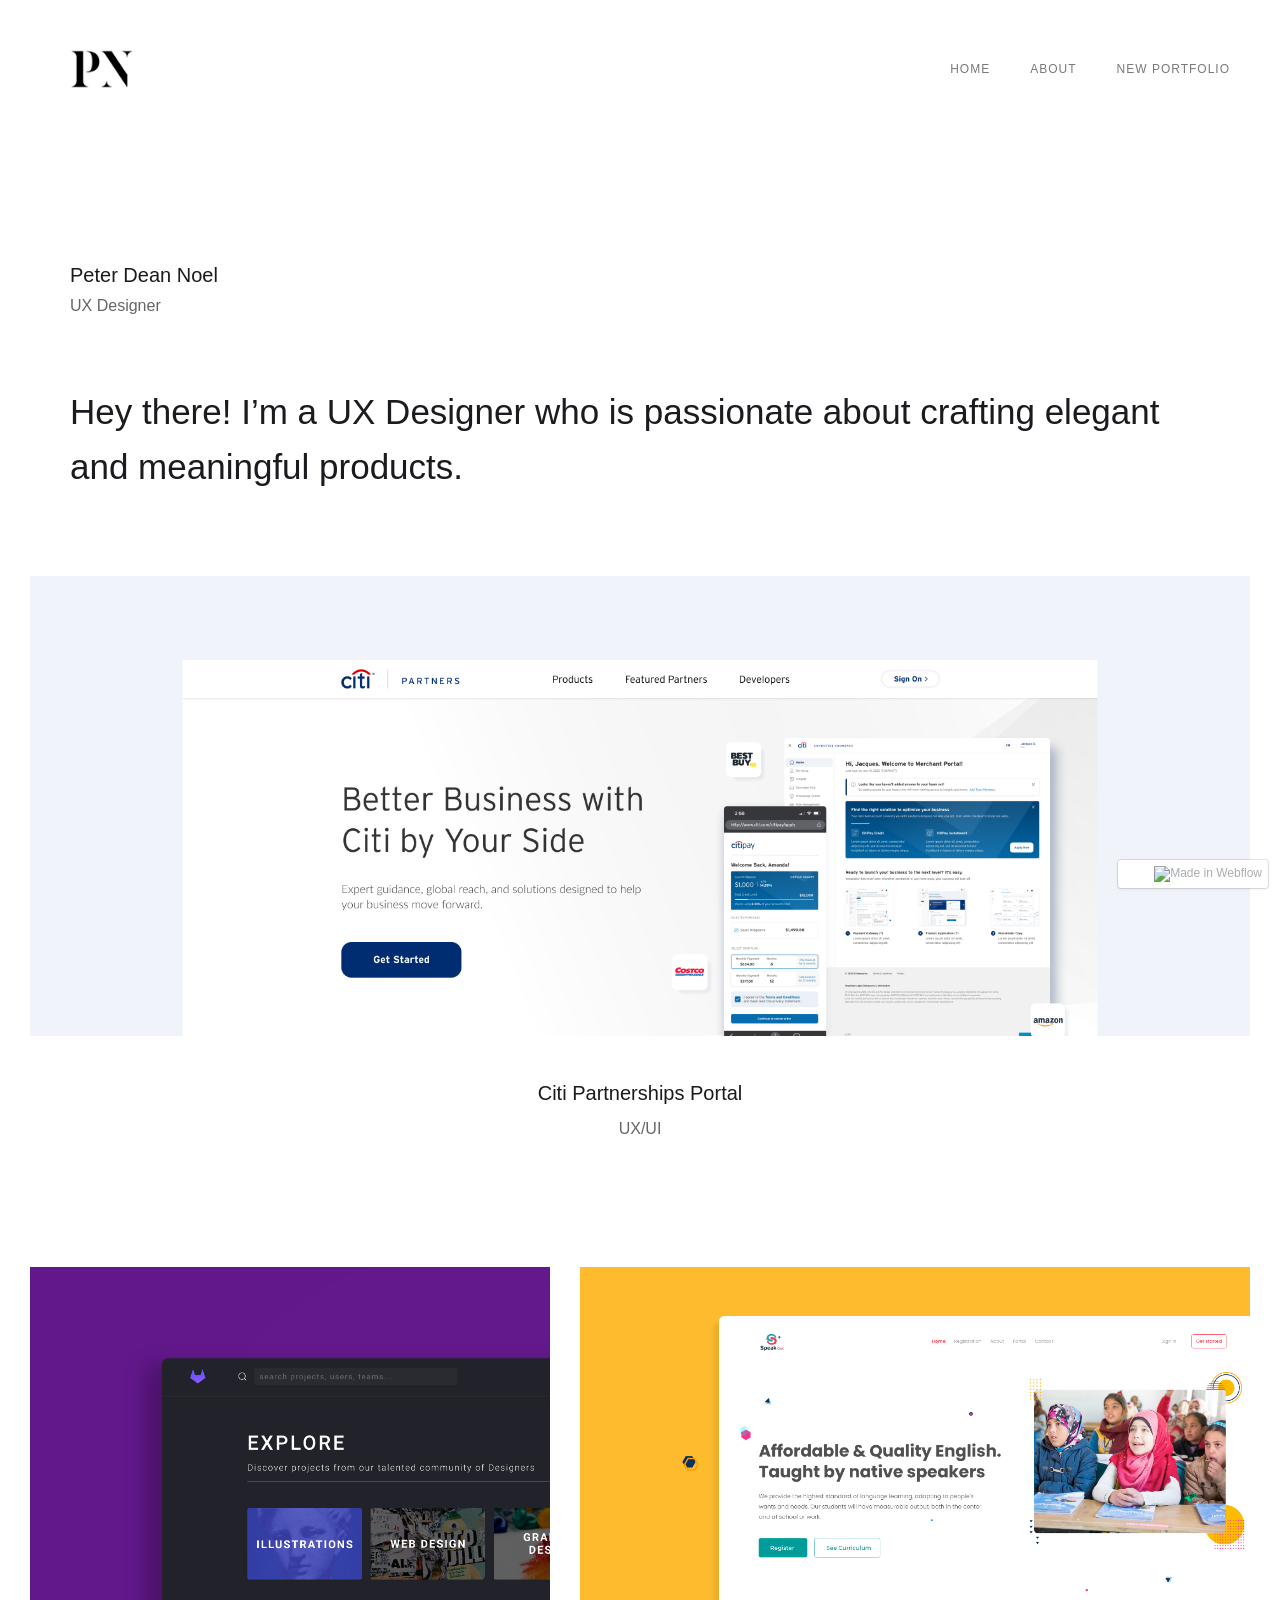
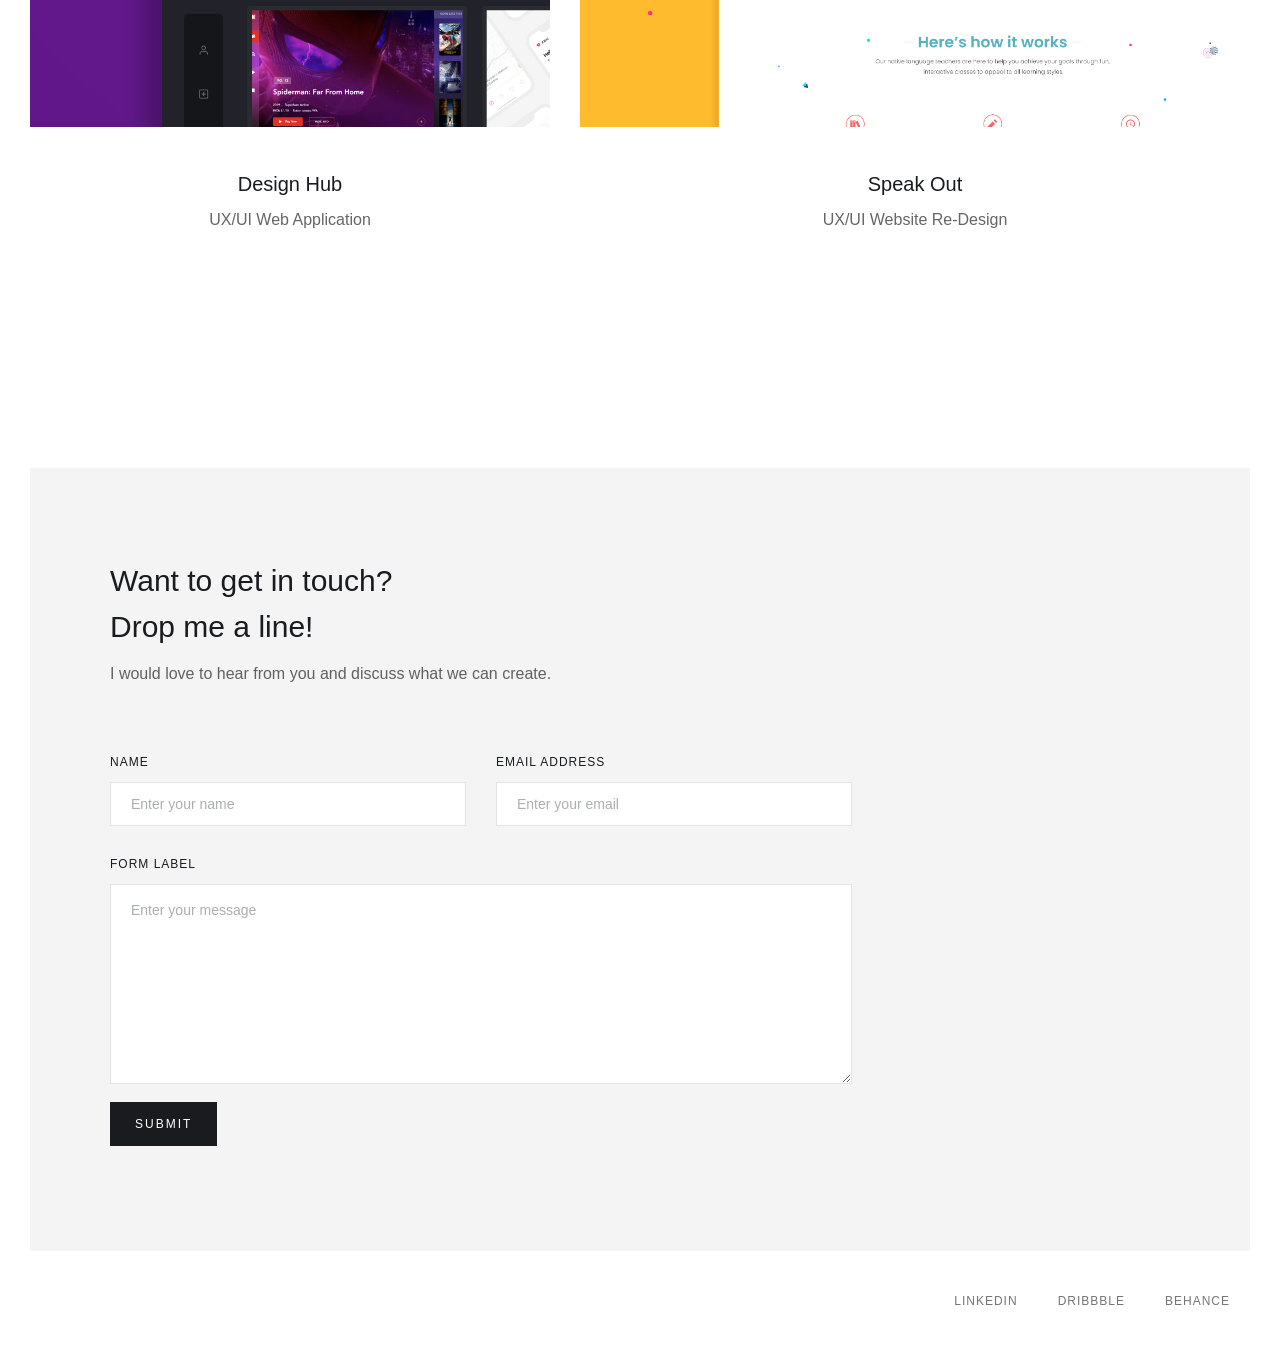
==== commit 96bffb6b: "Fix previous-portfolio asset paths on Vercel. Root-absolute /previous URLs load CSS and images when " ====
--- a/previous/index.html
+++ b/previous/index.html
@@ -1,4 +1,4 @@
-<!DOCTYPE html><!-- This site was created in Webflow. https://webflow.com --><!-- Last Published: Wed Feb 25 2026 16:38:06 GMT+0000 (Coordinated Universal Time) --><html data-wf-domain="peters-superb-project-092c4c.webflow.io" data-wf-page="5e9e5fad7cbfdc3a1d871748" data-wf-site="5e9e5fad636360bed62915d6"><head><meta charset="utf-8"/><link href="https://cdn.prod.website-files.com" rel="preconnect"/><title>Portfolio - Webflow HTML website template</title><meta content="Portfolio - Webflow HTML website template" property="og:title"/><meta content="files/cdn.prod.website-files.com/5c6e6f46bf98b2013cf621c5/5cdbf62c56d6dd3315e2b16b_Portfolio SEO.jpg" property="og:image"/><meta content="Portfolio - Webflow HTML website template" name="twitter:title"/><meta content="files/cdn.prod.website-files.com/5c6e6f46bf98b2013cf621c5/5cdbf62c56d6dd3315e2b16b_Portfolio SEO.jpg" name="twitter:image"/><meta content="width=device-width, initial-scale=1" name="viewport"/><link href="files/cdn.prod.website-files.com/5e9e5fad636360bed62915d6/css/peters-superb-project-092c4c.webflow.shared.d4f24e9d1.css" rel="stylesheet" type="text/css"/><link href="https://fonts.googleapis.com" rel="preconnect"/><link href="https://fonts.gstatic.com" rel="preconnect"/><script src="https://ajax.googleapis.com/ajax/libs/webfont/1.6.26/webfont.js" type="text/javascript"></script><script type="text/javascript">WebFont.load({  google: {    families: ["Montserrat:100,100italic,200,200italic,300,300italic,400,400italic,500,500italic,600,600italic,700,700italic,800,800italic,900,900italic"]  }});</script><script type="text/javascript">!function(o,c){var n=c.documentElement,t=" w-mod-";n.className+=t+"js",("ontouchstart"in o||o.DocumentTouch&&c instanceof DocumentTouch)&&(n.className+=t+"touch")}(window,document);</script><link href="files/cdn.prod.website-files.com/img/favicon.ico" rel="shortcut icon" type="image/x-icon"/><link href="files/cdn.prod.website-files.com/img/webclip.png" rel="apple-touch-icon"/></head><body><div data-collapse="medium" data-animation="default" data-duration="400" data-easing="ease" data-easing2="ease" role="banner" class="navigation w-nav"><div class="navigation-items"><a href="index.html" aria-current="page" class="logo-link w-nav-brand w--current"><img src="files/cdn.prod.website-files.com/5e9e5fad636360bed62915d6/5ed13e613ccade7582589674_My_Logo.png" width="104" sizes="(max-width: 479px) 77vw, 104px" srcset="files/cdn.prod.website-files.com/5e9e5fad636360bed62915d6/5ed13e613ccade7582589674_My_Logo-p-500.png 500w, files/cdn.prod.website-files.com/5e9e5fad636360bed62915d6/5ed13e613ccade7582589674_My_Logo-p-800.png 800w, files/cdn.prod.website-files.com/5e9e5fad636360bed62915d6/5ed13e613ccade7582589674_My_Logo-p-1080.png 1080w, files/cdn.prod.website-files.com/5e9e5fad636360bed62915d6/5ed13e613ccade7582589674_My_Logo.png 1890w" alt="" class="logo-image"/></a><div class="navigation-wrap"><nav role="navigation" class="navigation-items w-nav-menu"><a href="index.html" aria-current="page" class="navigation-item w-nav-link w--current">Home</a><a href="about.html" class="navigation-item w-nav-link">About</a><a href="/" class="navigation-item w-nav-link">New portfolio</a></nav><div class="menu-button w-nav-button"><img src="files/cdn.prod.website-files.com/5e9e5fad636360bed62915d6/5e9e5fad7cbfdcae1587175b_menu-icon.png" width="22" alt="" class="menu-icon"/></div></div></div></div><div class="section"><div class="container"><div class="intro-wrap"><div class="name-text">Peter Dean Noel</div><div class="paragraph-light">UX Designer</div><h1 class="heading-jumbo">Hey there! I’m a UX Designer who is passionate about crafting elegant and meaningful products.</h1></div></div><a href="work/company-cam.html" class="work-image w-inline-block"></a></div><div class="work-description"><a href="work/design-hub.html" class="project-name-link">Citi Partnerships Portal<br/></a><div class="paragraph-light">UX/UI</div></div><div class="section"><div id="works-grid" class="w-layout-grid works-grid"><div id="w-node-dff26f68-5731-3efa-d3dd-8f65c72d8fa5-1d871748"><a href="work/design-hub.html" class="work-image cc-work-1 w-inline-block"></a><div class="work-description"><a href="work/design-hub.html" class="project-name-link">Design Hub<br/></a><div class="paragraph-light">UX/UI Web Application</div></div></div><div id="w-node-dff26f68-5731-3efa-d3dd-8f65c72d8fad-1d871748"><a href="work/speakout.html" class="work-image cc-work-2 w-inline-block"></a><div class="work-description"><a href="work/speakout.html" class="project-name-link">Speak Out</a><div class="paragraph-light">UX/UI Website Re-Design</div></div></div></div><div class="container"><div class="carrer-headline-wrap"></div></div></div><div class="section cc-contact"><div class="container"><div class="contact"><div class="contact-headline"><h3>Want to get in touch?<br/>Drop me a line!</h3><p class="paragraph-light">I would love to hear from you and discuss what we can create.</p></div><div class="contact-form-wrap"><div class="w-form"><form id="wf-form-Email-Form" name="wf-form-Email-Form" data-name="Email Form" method="get" class="contact-form" data-wf-page-id="5e9e5fad7cbfdc3a1d871748" data-wf-element-id="d783a17e-0b35-a13a-0448-a852d0df4a30"><div class="w-layout-grid contact-form-grid"><div id="w-node-d783a17e-0b35-a13a-0448-a852d0df4a32-d0df4a24"><label for="Name-3">Name</label><input class="text-field w-input" maxlength="256" name="Name" data-name="Name" placeholder="Enter your name" type="text" id="Name"/></div><div id="w-node-d783a17e-0b35-a13a-0448-a852d0df4a36-d0df4a24"><label for="Email-3">Email Address</label><input class="text-field w-input" maxlength="256" name="Email" data-name="Email" placeholder="Enter your email" type="email" id="Email" required=""/></div><div id="w-node-d783a17e-0b35-a13a-0448-a852d0df4a3a-d0df4a24"><label for="Message">Form Label</label><textarea id="Message" name="Message" placeholder="Enter your message" maxlength="5000" data-name="Message" class="text-field cc-textarea w-input"></textarea></div></div><input type="submit" data-wait="Please wait..." class="button w-button" value="Submit"/></form><div class="status-message cc-success-message w-form-done"><div>Thank you! Your submission has been received!</div></div><div class="status-message cc-error-message w-form-fail"><div>Oops! Something went wrong while submitting the form.</div></div></div></div></div></div></div><div class="footer-wrap"><div></div><div class="footer-links"><a href="https://www.linkedin.com/in/peter-noel-263903116/" target="_blank" class="footer-item">Linkedin</a><a href="https://dribbble.com/Oceans6" target="_blank" class="footer-item">Dribbble</a><a href="https://www.behance.net/Petdnoel" target="_blank" class="footer-item">Behance</a></div></div><script src="files/d3e54v103j8qbb.cloudfront.net/js/jquery-3.5.1.min.dc5e7f18c8.js" type="text/javascript"></script><script src="files/cdn.prod.website-files.com/5e9e5fad636360bed62915d6/js/webflow.94b339a6.edb93e3f460be181.js" type="text/javascript"></script><script>
+<!DOCTYPE html><!-- This site was created in Webflow. https://webflow.com --><!-- Last Published: Wed Feb 25 2026 16:38:06 GMT+0000 (Coordinated Universal Time) --><html data-wf-domain="peters-superb-project-092c4c.webflow.io" data-wf-page="5e9e5fad7cbfdc3a1d871748" data-wf-site="5e9e5fad636360bed62915d6"><head><meta charset="utf-8"/><link href="https://cdn.prod.website-files.com" rel="preconnect"/><title>Portfolio - Webflow HTML website template</title><meta content="Portfolio - Webflow HTML website template" property="og:title"/><meta content="/previous/files/cdn.prod.website-files.com/5c6e6f46bf98b2013cf621c5/5cdbf62c56d6dd3315e2b16b_Portfolio SEO.jpg" property="og:image"/><meta content="Portfolio - Webflow HTML website template" name="twitter:title"/><meta content="/previous/files/cdn.prod.website-files.com/5c6e6f46bf98b2013cf621c5/5cdbf62c56d6dd3315e2b16b_Portfolio SEO.jpg" name="twitter:image"/><meta content="width=device-width, initial-scale=1" name="viewport"/><link href="/previous/files/cdn.prod.website-files.com/5e9e5fad636360bed62915d6/css/peters-superb-project-092c4c.webflow.shared.d4f24e9d1.css" rel="stylesheet" type="text/css"/><link href="https://fonts.googleapis.com" rel="preconnect"/><link href="https://fonts.gstatic.com" rel="preconnect"/><script src="https://ajax.googleapis.com/ajax/libs/webfont/1.6.26/webfont.js" type="text/javascript"></script><script type="text/javascript">WebFont.load({  google: {    families: ["Montserrat:100,100italic,200,200italic,300,300italic,400,400italic,500,500italic,600,600italic,700,700italic,800,800italic,900,900italic"]  }});</script><script type="text/javascript">!function(o,c){var n=c.documentElement,t=" w-mod-";n.className+=t+"js",("ontouchstart"in o||o.DocumentTouch&&c instanceof DocumentTouch)&&(n.className+=t+"touch")}(window,document);</script><link href="/previous/files/cdn.prod.website-files.com/img/favicon.ico" rel="shortcut icon" type="image/x-icon"/><link href="/previous/files/cdn.prod.website-files.com/img/webclip.png" rel="apple-touch-icon"/></head><body><div data-collapse="medium" data-animation="default" data-duration="400" data-easing="ease" data-easing2="ease" role="banner" class="navigation w-nav"><div class="navigation-items"><a href="/previous/" aria-current="page" class="logo-link w-nav-brand w--current"><img src="/previous/files/cdn.prod.website-files.com/5e9e5fad636360bed62915d6/5ed13e613ccade7582589674_My_Logo.png" width="104" sizes="(max-width: 479px) 77vw, 104px" srcset="/previous/files/cdn.prod.website-files.com/5e9e5fad636360bed62915d6/5ed13e613ccade7582589674_My_Logo-p-500.png 500w, /previous/files/cdn.prod.website-files.com/5e9e5fad636360bed62915d6/5ed13e613ccade7582589674_My_Logo-p-800.png 800w, /previous/files/cdn.prod.website-files.com/5e9e5fad636360bed62915d6/5ed13e613ccade7582589674_My_Logo-p-1080.png 1080w, /previous/files/cdn.prod.website-files.com/5e9e5fad636360bed62915d6/5ed13e613ccade7582589674_My_Logo.png 1890w" alt="" class="logo-image"/></a><div class="navigation-wrap"><nav role="navigation" class="navigation-items w-nav-menu"><a href="/previous/" aria-current="page" class="navigation-item w-nav-link w--current">Home</a><a href="/previous/about.html" class="navigation-item w-nav-link">About</a><a href="/" class="navigation-item w-nav-link">New portfolio</a></nav><div class="menu-button w-nav-button"><img src="/previous/files/cdn.prod.website-files.com/5e9e5fad636360bed62915d6/5e9e5fad7cbfdcae1587175b_menu-icon.png" width="22" alt="" class="menu-icon"/></div></div></div></div><div class="section"><div class="container"><div class="intro-wrap"><div class="name-text">Peter Dean Noel</div><div class="paragraph-light">UX Designer</div><h1 class="heading-jumbo">Hey there! I’m a UX Designer who is passionate about crafting elegant and meaningful products.</h1></div></div><a href="/previous/work/company-cam.html" class="work-image w-inline-block"></a></div><div class="work-description"><a href="/previous/work/design-hub.html" class="project-name-link">Citi Partnerships Portal<br/></a><div class="paragraph-light">UX/UI</div></div><div class="section"><div id="works-grid" class="w-layout-grid works-grid"><div id="w-node-dff26f68-5731-3efa-d3dd-8f65c72d8fa5-1d871748"><a href="/previous/work/design-hub.html" class="work-image cc-work-1 w-inline-block"></a><div class="work-description"><a href="/previous/work/design-hub.html" class="project-name-link">Design Hub<br/></a><div class="paragraph-light">UX/UI Web Application</div></div></div><div id="w-node-dff26f68-5731-3efa-d3dd-8f65c72d8fad-1d871748"><a href="/previous/work/speakout.html" class="work-image cc-work-2 w-inline-block"></a><div class="work-description"><a href="/previous/work/speakout.html" class="project-name-link">Speak Out</a><div class="paragraph-light">UX/UI Website Re-Design</div></div></div></div><div class="container"><div class="carrer-headline-wrap"></div></div></div><div class="section cc-contact"><div class="container"><div class="contact"><div class="contact-headline"><h3>Want to get in touch?<br/>Drop me a line!</h3><p class="paragraph-light">I would love to hear from you and discuss what we can create.</p></div><div class="contact-form-wrap"><div class="w-form"><form id="wf-form-Email-Form" name="wf-form-Email-Form" data-name="Email Form" method="get" class="contact-form" data-wf-page-id="5e9e5fad7cbfdc3a1d871748" data-wf-element-id="d783a17e-0b35-a13a-0448-a852d0df4a30"><div class="w-layout-grid contact-form-grid"><div id="w-node-d783a17e-0b35-a13a-0448-a852d0df4a32-d0df4a24"><label for="Name-3">Name</label><input class="text-field w-input" maxlength="256" name="Name" data-name="Name" placeholder="Enter your name" type="text" id="Name"/></div><div id="w-node-d783a17e-0b35-a13a-0448-a852d0df4a36-d0df4a24"><label for="Email-3">Email Address</label><input class="text-field w-input" maxlength="256" name="Email" data-name="Email" placeholder="Enter your email" type="email" id="Email" required=""/></div><div id="w-node-d783a17e-0b35-a13a-0448-a852d0df4a3a-d0df4a24"><label for="Message">Form Label</label><textarea id="Message" name="Message" placeholder="Enter your message" maxlength="5000" data-name="Message" class="text-field cc-textarea w-input"></textarea></div></div><input type="submit" data-wait="Please wait..." class="button w-button" value="Submit"/></form><div class="status-message cc-success-message w-form-done"><div>Thank you! Your submission has been received!</div></div><div class="status-message cc-error-message w-form-fail"><div>Oops! Something went wrong while submitting the form.</div></div></div></div></div></div></div><div class="footer-wrap"><div></div><div class="footer-links"><a href="https://www.linkedin.com/in/peter-noel-263903116/" target="_blank" class="footer-item">Linkedin</a><a href="https://dribbble.com/Oceans6" target="_blank" class="footer-item">Dribbble</a><a href="https://www.behance.net/Petdnoel" target="_blank" class="footer-item">Behance</a></div></div><script src="/previous/files/d3e54v103j8qbb.cloudfront.net/js/jquery-3.5.1.min.dc5e7f18c8.js" type="text/javascript"></script><script src="/previous/files/cdn.prod.website-files.com/5e9e5fad636360bed62915d6/js/webflow.94b339a6.edb93e3f460be181.js" type="text/javascript"></script><script>
 document.addEventListener("DOMContentLoaded", function () {
   var form = document.getElementById("wf-form-Email-Form");
   if (!form) return;
